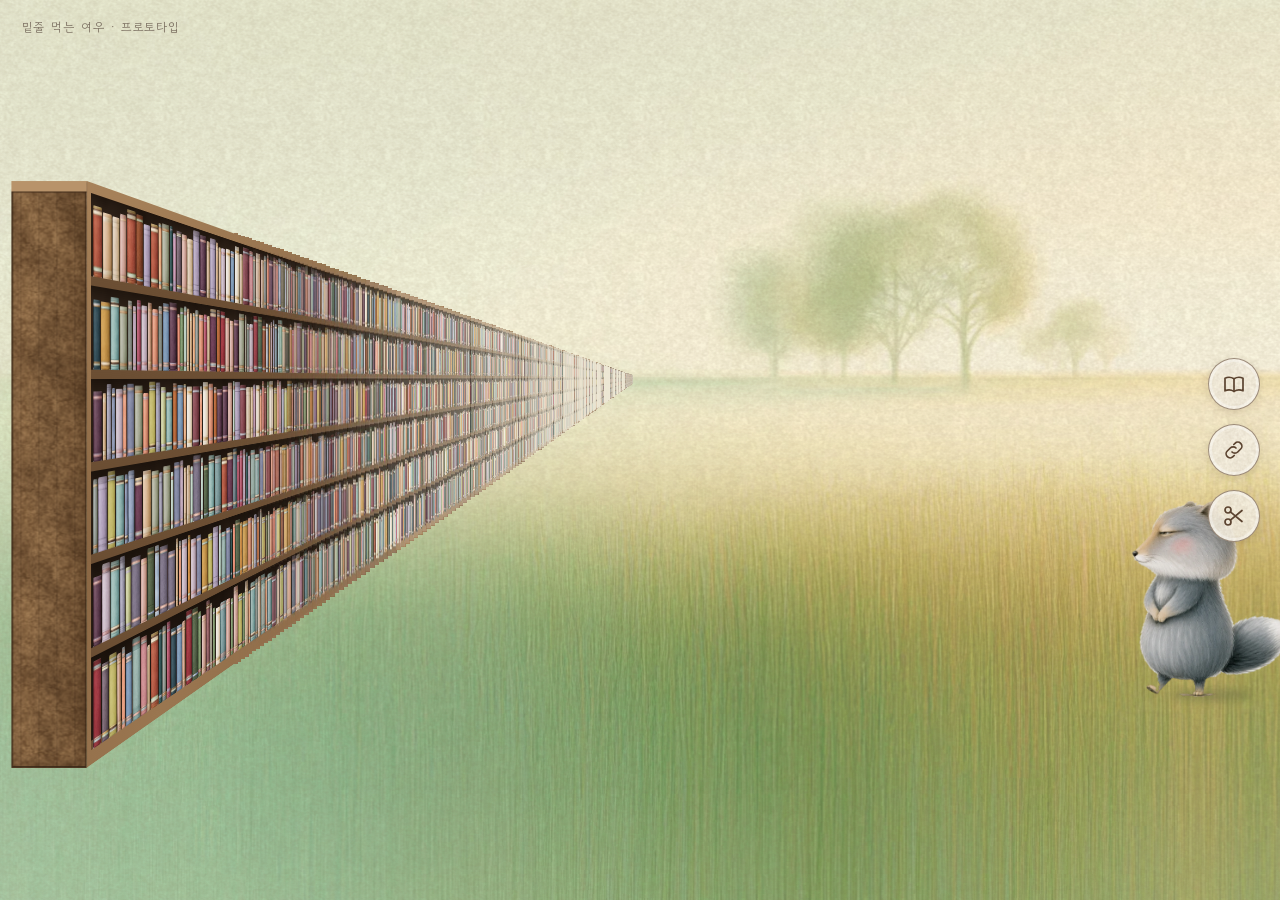
==== index.html @ 6d0c0700 "보기 전용 링크를 고정 주소 /view로: 꽃밭을 Vercel 저장소에 올려 두고 짧은 주소 하나로 늘 최신을 보여줌 - 서버 함수 api/garden.js (라이브러리 없이 Up" ====
<!DOCTYPE html>
<html lang="ko">
<head>
<meta charset="utf-8">
<meta name="viewport" content="width=device-width, initial-scale=1">
<title>밑줄 먹는 여우 · 프로토타입</title>
<link rel="preconnect" href="https://fonts.googleapis.com">
<link href="https://fonts.googleapis.com/css2?family=Gowun+Batang:wght@400;700&family=Gowun+Dodum&display=swap" rel="stylesheet">
<link rel="stylesheet" href="css/style.css">

</head>
<body>
<div id="stage">
  <div id="label">밑줄 먹는 여우 · 프로토타입</div>
  <div id="viewport"><div id="world">
    <div class="plane" id="backP"></div>
    <div class="plane" id="ceilP"></div>
    <div class="plane" id="wallR"></div>
    <div class="plane" id="floorP"></div>
    <div id="floorFade"></div>
    <div id="floorGlow"></div>
    <div class="plane" id="wallL">
      <div id="wallShadow"></div>
      <div id="shelf" tabindex="0" role="button" aria-label="책장. 누르면 여우가 책을 한 권 꺼내 먹어요"><div id="sidePanel"></div></div>
      <div id="fog"></div>
    </div>
    <div id="fox" aria-hidden="true">
      <div id="foxBob"><div id="foxInner"></div></div>
      <div id="held">
        <div class="cover"></div>
        <div class="spread"><div class="pg l"></div><div class="pg r"></div></div>
      </div>
    </div>
  </div></div>
  
</div>
<div id="hint">커서를 움직이면 여우가 따라와요 · 안쪽에 커서를 두면 더 깊이 들어가요 · 책장을 누르면 책을 먹어요</div>

<div id="dream" aria-live="polite">
  <div id="ink">
    <div class="blob b1"></div><div class="blob b2"></div><div class="blob b3"></div>
    <div class="dream-inner" id="dreamInner"></div>
  </div>
</div>
<nav id="tools" aria-label="여우의 언덕 도구">
  <a class="tool" id="toArchive" href="archive"><svg viewBox="0 0 24 24" aria-hidden="true"><path d="M3 6.2c3-1.4 6-1.3 9 .6c3-1.9 6-2 9-.6v12.6c-3-1.4-6-1.3-9 .6c-3-1.9-6-2-9-.6Z"/><path d="M12 6.8v12.6"/></svg><span class="tip">먹은 책 모아 보기</span></a>
  <button class="tool" id="shareView" type="button"><svg viewBox="0 0 24 24" aria-hidden="true"><path d="M10 14a4 4 0 0 0 5.7 0l3-3a4 4 0 0 0-5.7-5.7l-1.2 1.2"/><path d="M14 10a4 4 0 0 0-5.7 0l-3 3a4 4 0 0 0 5.7 5.7l1.2-1.2"/></svg><span class="tip">보기 전용 링크 복사</span></button>
  <div id="keyAsk" role="dialog" aria-label="보기 전용 링크 켜기" hidden>
    <p>보기 전용 링크를 켜려면<br>비밀번호를 한 번 넣어 주세요</p>
    <input type="password" id="gardenKey" autocomplete="current-password" placeholder="비밀번호" aria-label="비밀번호">
    <small class="key-msg" aria-live="polite">Vercel에 정해 둔 GARDEN_KEY예요. 이 브라우저가 기억해서, 그다음부터는 꽃밭이 바뀔 때마다 자동으로 올라가요.</small>
    <div class="ask-btns"><button type="button" class="key-yes">켜기</button><button type="button" class="key-no">그만둘래요</button></div>
  </div>
  <button class="tool" id="snip" type="button" aria-haspopup="dialog" aria-expanded="false"><svg viewBox="0 0 24 24" aria-hidden="true"><circle cx="6" cy="6" r="3"/><circle cx="6" cy="18" r="3"/><path d="M8.4 7.8 20 17.5M8.4 16.2 20 6.5"/></svg><span class="tip">꽃 잘라 꽃다발 받기</span></button>
  <div id="snipAsk" role="dialog" aria-label="꽃 자르기" hidden>
    <p>풀밭에 핀 꽃 <b class="ask-n"></b>송이 중</p>
    <label class="ask-pick"><select id="snipCount" aria-label="자를 꽃 송이 수"></select> 송이를 잘라</label>
    <p>여우가 꽃다발로 만들어 줄까요?</p>
    <small>먼저 핀 꽃부터 잘라요. 자른 꽃의 책은 먹은 책 더미에서도 빠지고, 먹은 책 기록은 남아요.</small>
    <div class="ask-btns"><button type="button" class="ask-yes">잘라 주세요</button><button type="button" class="ask-no">그만둘래요</button></div>
  </div>
</nav>
<div id="toast"></div>

<svg width="0" height="0" style="position:absolute" aria-hidden="true">
  <filter id="wobble" x="-10%" y="-10%" width="120%" height="120%">
    <feTurbulence type="fractalNoise" baseFrequency="0.011" numOctaves="3" seed="7"/>
    <feDisplacementMap in="SourceGraphic" scale="70" xChannelSelector="R" yChannelSelector="G"/>
  </filter>
</svg>

<script src="js/share.js"></script>
<script src="js/main.js"></script>

</body>
</html>
---- css/style.css ----
:root{
  --floor: 9vh;
  --fox: 190px;
  --ink: #3B342A;
  --muted: #8A7F6B;
  --paper: #F3EDE1;
  /* 수채 종이 결: 책등·나무판에 곱하기로 얹어 붓 자국과 입자감을 냄 */
  --grain: url(../assets/tex/grain.webp);   /* 성능: SVG 노이즈 대신 미리 그려 둔 작은 이미지 (SVG 필터는 그릴 때마다 노이즈를 새로 계산해 무거움) */
  --wash: url(../assets/tex/wash.webp);
  --wood: #94704A;
  --wood-dk: #6B4E33;
  --pencil: rgba(52,34,20,.78);
}
*{box-sizing:border-box}
html,body{margin:0;height:100%;overflow:hidden;background:#0b0b0b;font-family:'Gowun Dodum',sans-serif}

/* ---------- 현실: 검은 무대 ---------- */
#stage{
  position:fixed;inset:0;
  background:
    radial-gradient(ellipse 55% 60% at 22% 70%, rgba(255,226,180,.08), transparent 70%),
    radial-gradient(ellipse 80% 30% at 50% 100%, rgba(255,240,220,.05), transparent 70%),
    #0b0b0b;
  will-change:transform,filter;
}
#label{position:fixed;top:18px;left:22px;color:#6b6460;font-size:12px;letter-spacing:.08em;z-index:3}
#note{position:fixed;bottom:14px;right:18px;color:#4d4844;font-size:11px;z-index:3}

/* 방 (3D) */
#viewport{position:absolute;inset:0;perspective:1100px;perspective-origin:50% 42%;overflow:hidden}
#world{position:absolute;left:50%;top:50%;width:0;height:0;transform-style:preserve-3d;transform:scale(var(--k,1))}
.plane{position:absolute;left:0;top:0;transform-origin:0 0;transform-style:preserve-3d}
#wallL{width:3600px;height:800px;transform:translate3d(-600px,-500px,300px) rotateY(90deg);
  background:linear-gradient(90deg,#1d1713 0%,#120e0b 30%,#050404 60%,#030303 100%)}
#floorP{width:1200px;height:3600px;transform:translate3d(-600px,300px,300px) rotateX(-90deg);
  background:url(../assets/tex/floor.webp)}
/* 성능: 바닥의 어둠·빛 그라데이션을 나무 무늬와 한 판에 겹치면 여우가 움직일 때마다 큰 바닥 전체를 다시 그려서 버벅였음.
   무늬(floorP), 어둠(floorFade), 은은한 빛(floorGlow)을 각각 얇게 띄운 판으로 나눔 */
#floorFade,#floorGlow{position:absolute;left:0;top:0;transform-origin:0 0;width:1200px;height:3600px;pointer-events:none}
#floorFade{transform:translate3d(-600px,299px,300px) rotateX(-90deg);
  background:linear-gradient(180deg,rgba(0,0,0,0) 0%,rgba(0,0,0,.6) 28%,#050404 55%,#030303 100%)}
#floorGlow{transform:translate3d(-600px,298.5px,300px) rotateX(-90deg);
  background:radial-gradient(ellipse 40% 22% at 22% 14%,rgba(255,222,170,.09),transparent 70%)}
#ceilP{width:1200px;height:3600px;transform:translate3d(-600px,-500px,300px) rotateX(-90deg);
  background:linear-gradient(180deg,#0f0c0a 0%,#060505 30%,#030303 60%)}
#wallR{width:3600px;height:800px;transform:translate3d(600px,-500px,300px) rotateY(90deg);
  background:linear-gradient(90deg,#120f0d 0%,#080706 28%,#030303 60%)}
#backP{width:1200px;height:800px;transform:translate3d(-600px,-500px,-3300px);background:#030303}

#shelf{position:absolute;left:250px;top:240px;width:0;height:560px;transform-origin:0 0;transform:translateZ(72px);transform-style:preserve-3d;cursor:pointer}
#shelf:focus-visible{outline:none}
#shelf:focus-visible .seg{outline:2px solid rgba(201,168,119,.5);outline-offset:-2px}
.seg{position:absolute;top:0;height:560px;display:grid;grid-template-rows:repeat(6,1fr);
  background-color:#2a1f17;background-image:var(--wash),linear-gradient(180deg,#33261c,#211811);background-blend-mode:multiply,normal;
  border:10px solid var(--wood);border-bottom-width:14px;border-left-width:8px;border-right:none;
  border-image:linear-gradient(160deg,#a7825a 0%,#8a6744 35%,#9a7650 60%,#7a5a3c 100%) 1;
  box-shadow:inset 0 0 0 1px var(--pencil)}
#sidePanel{position:absolute;left:0;top:0;width:72px;height:560px;transform-origin:0 0;transform:translateZ(-72px) rotateY(-90deg);
  background-color:var(--wood);
  background-image:var(--grain),var(--wash),repeating-linear-gradient(90deg,rgba(60,40,24,0) 0 9px,rgba(60,40,24,.18) 9px 10px,rgba(60,40,24,0) 10px 17px),linear-gradient(90deg,#b08a5f,#8c6a46);
  background-blend-mode:multiply,multiply,normal,normal;
  box-shadow:inset 0 0 0 1.5px var(--pencil),inset 0 0 18px rgba(70,46,26,.45);pointer-events:none}
#sidePanel::before{content:"";position:absolute;left:0;right:0;top:0;height:10px;background:#b8936a;box-shadow:0 1px 0 var(--pencil)}
#fog{position:absolute;left:0;top:225px;width:3600px;height:590px;transform:translateZ(74px);pointer-events:none;
  background:linear-gradient(90deg,rgba(0,0,0,0) 0%,rgba(0,0,0,.2) 10%,rgba(0,0,0,.6) 28%,rgba(0,0,0,.92) 44%,#000 54%,#000 100%)}
#wallShadow{position:absolute;left:150px;top:200px;width:1600px;height:600px;transform:translateZ(1px);
  background:radial-gradient(ellipse 60% 70% at 30% 70%,rgba(255,220,170,.05),transparent 70%);pointer-events:none}
.row{position:relative;display:flex;align-items:flex-end;gap:1px;padding:0 4px;overflow:hidden;
  border-bottom:9px solid var(--wood);border-image:linear-gradient(180deg,#b38e64 0 2px,#8f6c48 2px 60%,#6b4e33) 0 0 1 0 / 0 0 9px 0}
.row::before{content:"";position:absolute;left:0;right:0;top:0;height:16px;z-index:1;pointer-events:none;
  background:linear-gradient(180deg,rgba(20,12,6,.55),rgba(20,12,6,0))}
.row:last-child{border-bottom:none}
.spine{
  position:relative;flex:none;border-radius:2px 2px 0 0;
  transition:opacity .4s;
  background-color:var(--c,#a99a86);background-size:100% 100%;background-repeat:no-repeat;
  box-shadow:inset -1px 0 0 rgba(40,26,14,.25);
}
/* 성능: 책에 커서를 올렸을 때 책 자체를 밝히면 큰 3D 책장 전체를 다시 그려서 버벅였음.
   대신 화면 위 평면 레이어(#spineHL)를 그 책 위치로 옮겨 은은하게 밝힘 */
#spineHL{position:fixed;left:0;top:0;pointer-events:none;z-index:3;opacity:0;
  background:rgba(255,236,200,.28);mix-blend-mode:screen;border-radius:2px;box-shadow:0 0 10px 2px rgba(255,226,180,.25);transition:opacity .15s}
#spineHL.on{opacity:1}
.spine.picked{filter:brightness(1.6)!important}
.spine.gone{opacity:0}

/* 여우 */
#fox{
  pointer-events:none;
  position:absolute;left:0;top:0;width:320px;height:320px;
  transform-origin:0 0;will-change:transform;z-index:4;
}
#fox::after{content:"";position:absolute;left:50%;width:var(--shw,40%);transform:translateX(-50%);bottom:-4px;height:14px;border-radius:50%;background:rgba(0,0,0,.6);filter:blur(4px);z-index:-1}
#foxBob,#foxInner{width:100%;height:100%}
#foxBob{transform-origin:50% 100%}
#foxInner svg{width:100%;height:100%;display:block;overflow:visible}
#foxInner{position:relative}
#foxInner img.enter{opacity:0}
.img-mode #foxInner img{transition:opacity .15s linear}
.img-mode.walking #foxBob{animation:none}
.img-mode.pose-stand #foxBob,.img-mode.pose-sit #foxBob{animation:breathe 3.4s ease-in-out infinite;transform-origin:50% 100%}
#foxInner img{position:absolute;bottom:0;left:50%;transform:translate(calc(-50% + var(--dx,0px)),var(--dy,0px));width:auto;max-width:none;display:block;filter:brightness(var(--br,.94));user-select:none;-webkit-user-drag:none}
#fox::before{content:"";position:absolute;left:0;right:0;bottom:-10px;height:100%;
  background:radial-gradient(closest-side at 50% 78%,rgba(255,222,175,.09),rgba(255,222,175,0));pointer-events:none;z-index:-2}
#foxInner{transform-origin:50% 50%;transition:transform .24s cubic-bezier(.4,0,.2,1)}

svg .leg{transform-box:fill-box;transform-origin:50% 5%}
.walking .l1,.walking .l3{animation:swing .42s ease-in-out infinite alternate}
.walking .l2,.walking .l4{animation:swing .42s ease-in-out infinite alternate-reverse}
@keyframes swing{from{transform:rotate(20deg)}to{transform:rotate(-20deg)}}
.walking #foxBob{animation:bob .21s ease-in-out infinite alternate}
@keyframes bob{to{transform:translateY(-4px)}}
svg .arm{transform-box:fill-box;transform-origin:50% 8%;transform:rotate(16deg)}
.reaching svg .arm{animation:rummage .55s ease-in-out infinite alternate}
@keyframes rummage{from{transform:rotate(168deg)}to{transform:rotate(138deg)}}
svg .head{transform-box:fill-box;transform-origin:50% 100%}
.chewing svg .head{animation:chew .2s ease-in-out infinite alternate}
@keyframes chew{to{transform:translateY(3px) rotate(-2deg)}}
.sleeping #foxBob{animation:breathe 2.6s ease-in-out infinite;transform-origin:50% 100%}
@keyframes breathe{50%{transform:scaleY(1.04)}}
/* 앉아서 쉬기(임시): 숨을 깊고 느리게 */
.resting #foxBob{animation:breatheDeep 4.6s ease-in-out infinite;transform-origin:50% 100%}
@keyframes breatheDeep{45%{transform:scaleY(1.075) scaleX(1.025)}}
.img-mode.reaching #foxBob{animation:sway 1.1s ease-in-out infinite alternate;transform-origin:50% 100%}
@keyframes sway{from{transform:rotate(-1.5deg)}to{transform:rotate(1.5deg) translateY(-3px)}}
.img-mode.pose-sit #held,.img-mode.pose-eat #held{display:none!important}

/* 들고 있는 책 */
#held{position:absolute;display:none;pointer-events:none;z-index:6}
#held.closed,#held.open{display:block}
.pose-walk #held{left:20%;top:50%}
.pose-walk.face-right #held{left:auto;right:20%}
.pose-sit #held,.pose-eat #held{left:50%;top:68%;transform:translate(-50%,-50%)}
#held .cover{display:none;width:calc(var(--fox)*.2);height:calc(var(--fox)*.28);background:var(--cover,#a98f6b);border-radius:2px;box-shadow:inset -3px 0 0 rgba(0,0,0,.2)}
#held.closed .cover{display:block}
#held .spread{display:none;position:relative;width:calc(var(--fox)*.46);height:calc(var(--fox)*.28);perspective:400px}
#held.open .spread{display:flex}
.pg{flex:1;background:#efe6d2;border:1px solid #c9bba0;background-image:repeating-linear-gradient(#efe6d2 0 5px,#d8ccb4 5px 6px);background-size:70% 100%;background-repeat:no-repeat;background-position:center 30%}
.pg.l{border-radius:3px 0 0 3px;box-shadow:inset -4px 0 6px rgba(0,0,0,.12)}
.pg.r{border-radius:0 3px 3px 0;box-shadow:inset 4px 0 6px rgba(0,0,0,.12)}
.flip{position:absolute;left:50%;top:0;width:50%;height:100%;background:#f6efe0;border:1px solid #c9bba0;transform-origin:left center;backface-visibility:visible}
.flybook{position:fixed;z-index:20;border-radius:2px;pointer-events:none}
/* 이미지 모드: 입에 문 책 (수채 느낌의 작은 양장본) */
.img-mode #held{transition:left .18s ease,top .18s ease;transform:none}
.img-mode #held.hidden{visibility:hidden}
.img-mode #held.no-anchor{display:none!important}
.img-mode #held .cover,.img-mode ~ .flybook,.flybook{
  --pg:#efe4cc;
}
.img-mode #held .cover{width:30px;height:40px;margin-left:-9px;transform-origin:30% 6%;transform:rotate(-16deg);
  border-radius:2px 3px 3px 2px;border:1px solid rgba(58,40,26,.55);
  background:
    linear-gradient(90deg,rgba(0,0,0,.22) 0 5px,rgba(255,255,255,.08) 5px 7px,transparent 7px),
    radial-gradient(ellipse at 30% 25%,rgba(255,255,255,.18),transparent 60%),
    var(--cover,#a98f6b);
  box-shadow:3px 0 0 -1px #efe4cc,3px 0 0 0 rgba(58,40,26,.4),0 3px 5px rgba(0,0,0,.35)}
.img-mode.face-right #held .cover{transform:rotate(16deg) scaleX(-1);margin-left:-21px}
/* 날아가는 책: 손으로 그린 책 그림 여러 방향을 겹쳐 두고 JS(swapViews)가 차례로 바꿔 보여줌. 표지에만 책 색을 곱함 */
.flybook{filter:drop-shadow(0 4px 5px rgba(60,40,20,.3))}
.fb{position:absolute;inset:0;background:50% 50%/100% 100% no-repeat}
.fb i{position:absolute;inset:0;background:var(--cover,#a98f6b);mix-blend-mode:multiply;opacity:.9;-webkit-mask-size:100% 100%;mask-size:100% 100%;-webkit-mask-repeat:no-repeat;mask-repeat:no-repeat}
.fb-a{background-image:url(../assets/book/fly_a.webp)} .fb-a i{-webkit-mask-image:url(../assets/book/fly_a_mask.webp);mask-image:url(../assets/book/fly_a_mask.webp)}
.fb-b{background-image:url(../assets/book/fly_b.webp)} .fb-b i{-webkit-mask-image:url(../assets/book/fly_b_mask.webp);mask-image:url(../assets/book/fly_b_mask.webp)}
.fb-c{background-image:url(../assets/book/fly_c.webp)} .fb-c i{-webkit-mask-image:url(../assets/book/fly_c_mask.webp);mask-image:url(../assets/book/fly_c_mask.webp)}
.fb-lay{background-image:url(../assets/book/lay.webp)} .fb-lay i{-webkit-mask-image:url(../assets/book/lay_mask.webp);mask-image:url(../assets/book/lay_mask.webp)}
.crumb{position:fixed;z-index:21;pointer-events:none;
  background:#e6dcc4 repeating-linear-gradient(0deg,transparent 0 2px,rgba(80,64,44,.28) 2px 3px);
  filter:brightness(.82);transform-style:preserve-3d;will-change:transform}
.zz{position:fixed;z-index:21;color:#c9bfae;font-family:'Gowun Batang',serif;pointer-events:none}

#hint{
  position:fixed;left:50%;bottom:3.2vh;transform:translateX(-50%);
  color:#a59d92;font-size:14px;letter-spacing:.04em;opacity:0;transition:opacity .8s;z-index:3;white-space:nowrap
}
#hint.show{opacity:1}

/* ---------- 꿈 ---------- */
#dream{position:fixed;inset:0;z-index:40;visibility:hidden;pointer-events:none}
#dream.active{visibility:visible;pointer-events:auto}
#ink{
  position:absolute;inset:0;overflow-y:auto;
  background-color:var(--paper);
  background-image:url("data:image/svg+xml,%3Csvg xmlns='http://www.w3.org/2000/svg' width='220' height='220'%3E%3Cfilter id='n'%3E%3CfeTurbulence type='fractalNoise' baseFrequency='.85' numOctaves='3'/%3E%3CfeColorMatrix values='0 0 0 0 .35 0 0 0 0 .28 0 0 0 0 .2 0 0 0 .09 0'/%3E%3C/filter%3E%3Crect width='100%25' height='100%25' filter='url(%23n)'/%3E%3C/svg%3E");
  color:var(--ink);
  clip-path:circle(0px at 50% 50%);
}
.blob{position:fixed;border-radius:50%;pointer-events:none;filter:blur(2px);animation:drift 22s ease-in-out infinite alternate}
.blob.b1{width:46vmax;height:40vmax;left:-12vmax;top:-10vmax;background:radial-gradient(circle at 40% 40%,var(--t1,rgba(201,168,119,.32)),transparent 65%);transition:background 1s}
.blob.b2{width:40vmax;height:44vmax;right:-14vmax;top:18vh;background:radial-gradient(circle at 50% 50%,rgba(138,155,168,.30),transparent 65%);animation-duration:26s}
.blob.b3{width:30vmax;height:30vmax;left:20vw;bottom:-14vmax;background:radial-gradient(circle,var(--t3,rgba(230,164,155,.24)),transparent 65%);animation-duration:19s}
@keyframes drift{to{transform:translate(4vmax,3vmax) scale(1.08)}}

.dream-inner{position:relative;max-width:640px;margin:0 auto;padding:14vh 28px 12vh}
.kicker{font-size:12px;letter-spacing:.14em;color:var(--muted);margin:0 0 18px}
.dtitle{font-family:'Gowun Batang',serif;font-weight:700;font-size:clamp(26px,4vw,36px);margin:0 0 6px;line-height:1.3}
.dauthor{color:var(--muted);margin:0 0 48px;font-size:15px}
.q{margin:0 0 44px;padding:0}
.q p{font-family:'Gowun Batang',serif;font-size:clamp(20px,2.6vw,25px);line-height:1.85;white-space:pre-line;margin:0 0 10px}
.q span{font-size:12px;color:var(--muted);letter-spacing:.06em}
.fnote{border-top:1px solid #d6cbb6;padding-top:22px;margin:56px 0 24px}
.fnote small{display:block;font-size:12px;color:var(--muted);letter-spacing:.1em;margin-bottom:8px}
.fnote p{margin:0;font-size:17px;line-height:1.8}
.tags{display:flex;gap:8px;flex-wrap:wrap;margin:0 0 40px}
.tags span{font-size:12px;padding:5px 12px;border-radius:999px;background:rgba(201,168,119,.22);color:#6b5434}
.actions{display:flex;gap:12px;flex-wrap:wrap;align-items:center}
.actions a,.actions button{font-family:inherit;font-size:14px;padding:11px 20px;border-radius:999px;cursor:pointer;text-decoration:none}
.actions a,.actions button.ghost{border:1px solid #bfb29a;color:var(--ink);background:transparent}
.actions button{border:none;background:#3B342A;color:#f3ede1}
.actions button:focus-visible,.actions a:focus-visible{outline:2px solid #8a9ba8;outline-offset:3px}
.rv{opacity:0;transform:translateY(14px);transition:opacity 1.1s ease, transform 1.1s ease}
.rv.in{opacity:1;transform:none}
@media (prefers-reduced-motion:reduce){ .rv{transform:none;transition:opacity .4s ease} }
#toast{position:fixed;left:50%;bottom:28px;transform:translateX(-50%);background:#3B342A;color:#f3ede1;font-size:13px;padding:9px 16px;border-radius:999px;opacity:0;transition:opacity .4s;z-index:60;pointer-events:none}
#toast.show{opacity:1}

@media (max-width:700px){ #note{display:none} }
@media (prefers-reduced-motion:reduce){
  .blob{animation:none}
  .resting #foxBob{animation-duration:9s}
}

/* 먹은 책 더미 (입구 근처 바닥) */
#pile{position:absolute;left:0;top:0;width:300px;height:420px;display:flex;align-items:flex-end;justify-content:center;gap:18px;pointer-events:none}
#pile::after{content:"";position:absolute;left:12%;right:12%;bottom:-8px;height:18px;border-radius:50%;background:rgba(0,0,0,.55);filter:blur(5px);z-index:-1}
#pile .pstack{display:flex;flex-direction:column-reverse;align-items:center}
.pbook{pointer-events:auto;cursor:pointer;display:block;position:relative;margin:0;padding:0;border:0;background:none;
  transform:translateX(var(--off,0)) rotate(var(--rot,0deg));transition:filter .2s}
/* 먹은 책 더미: 눕힌 책 그림(lay). 버튼은 책 두께만큼의 띠이고 그림은 그 위로 올라와 있어서, 위에 쌓인 책이 아래 책의 표지를 덮음 */
.pbook::before,.pbook::after{content:"";position:absolute;left:0;right:0;bottom:-1px;height:var(--ih,80px);pointer-events:none}
.pbook::before{background:url(../assets/book/lay.webp) 50% 100%/100% 100% no-repeat}
.pbook::after{background:var(--c,#a99a86);mix-blend-mode:multiply;opacity:.9;-webkit-mask:url(../assets/book/lay_mask.webp) 50% 100%/100% 100% no-repeat;mask:url(../assets/book/lay_mask.webp) 50% 100%/100% 100% no-repeat}
.pbook:hover,.pbook:focus-visible{filter:brightness(1.12) drop-shadow(0 0 5px rgba(255,236,190,.9));outline:none}

.plabel{position:absolute;left:-40px;right:-40px;text-align:center;color:#a59d92;font-size:14px;letter-spacing:.04em;pointer-events:none}

/* 한 장짜리 먹기 그림: 씹을 때 몸이 살짝 들썩임 */
.img-mode.chewing #foxBob{animation:chewBob .34s ease-in-out infinite alternate;transform-origin:50% 100%}
@keyframes chewBob{from{transform:scale(1,1)}to{transform:scale(1.012,.985) translateY(1px)}}

/* 꿈 화면이 닫혀 있을 때는 물감 번짐 애니메이션을 멈춤 (안 보이는데 계속 그려서 성능 낭비) */
#dream:not(.active) .blob{animation-play-state:paused}

/* ===================== 꽃밭 언덕 테마 =====================
   벽·천장 없이 크림색 하늘 아래 언덕과 꽃밭이 펼쳐진 곳에 책장이 끝없이 서 있음.
   풀밭(#stage 배경)은 2D 그림 한 장이라 가볍고, 책장 안쪽은 크림색 안개로 흐려짐 */
:root{--cream:#f4f1e6}
html,body{background:var(--cream)}
/* 풀밭 위에 크림 종이색을 한 겹 덮고 종이 결을 얹음 (하늘이 하얗게 비던 것을 크림 종이처럼) */
#stage{background:
  url(../assets/tex/paper.webp) 0 0 / 160px 160px repeat,
  linear-gradient(rgba(240,230,205,.38),rgba(240,230,205,.38)),
  var(--cream) url(../assets/meadow/field.webp) 88% 100% / auto 100% no-repeat!important;
  background-blend-mode:normal,normal,normal!important}
/* 풀밭 그림(field.webp)은 지평선이 그림 위에서 42%에 오도록 만들어 둠 = 책장 소실점(#viewport perspective-origin 42%)과 같은 높이.
   가로 88%: 오른쪽 먼 나무들이 화면 안에 들어오게. 그림 비율(2.51)보다 넓은 화면만 가로 맞춤 */
@media (min-aspect-ratio:2510/1000){ #stage{background-size:160px 160px,auto,100% auto!important} }
#wallL{background:none!important}
#ceilP,#wallR,#backP{display:none}
#floorP{background:none!important}
#floorFade,#floorGlow{display:none}
#wallShadow{display:none}
#fog{display:none}
/* 책장이 안쪽으로 갈수록 안개 속으로 사라짐: 각 칸(.seg)에 마스크. 위치는 setMask()가 맞춤.
   마스크 앞쪽 3000px은 불투명 여백: 안쪽으로 들어가도 책장 앞부분이 잘리지 않아 옆면(#sidePanel)과 붙어 있음 */
.seg{-webkit-mask-image:linear-gradient(90deg,#000 0,#000 3380px,rgba(0,0,0,.5) 3700px,transparent 4050px);
  mask-image:linear-gradient(90deg,#000 0,#000 3380px,rgba(0,0,0,.5) 3700px,transparent 4050px);
  -webkit-mask-size:4400px 100%;mask-size:4400px 100%;-webkit-mask-repeat:no-repeat;mask-repeat:no-repeat;
  -webkit-mask-position:0 0;mask-position:0 0}
#fox::before{display:none}
#fox::after{background:rgba(80,92,60,.32)!important;filter:blur(5px)!important}
#label,#note{color:#7a6e60!important}
#hint{color:#5f5446!important;background:rgba(244,241,230,.82);padding:6px 14px;border-radius:999px}
.plabel{color:#7a6e60!important}
.zz{color:#8a7f70!important}
/* 책장 발치·앞 풀밭에 서 있는 꽃덤불 */
.clump{position:absolute;bottom:0;pointer-events:none;background-size:contain;background-repeat:no-repeat;background-position:50% 100%;transform-origin:50% 100%}

/* ===================== 꿈: 별이 뜬 밤하늘 =====================
   밤하늘 그림은 assets/meadow/night.webp (지금은 임시로 만든 별밤. 미드저니 그림으로 교체 예정) */
#ink{
  --ink:#f3ecdc; --muted:#b9b2c8;
  /* 밤하늘 그림 아래쪽이 밝아서, 글자가 읽히도록 아래로 갈수록 짙은 밤색을 덮음 */
  background:linear-gradient(180deg,rgba(12,26,30,.15) 0%,rgba(12,26,30,.35) 45%,rgba(14,24,30,.72) 100%) fixed,
    #10232a url(../assets/meadow/night.webp) 50% 0 / cover fixed!important;
  color:var(--ink);
}
#ink .blob{mix-blend-mode:screen;opacity:.55}
#ink .blob.b2{background:radial-gradient(circle at 50% 50%,rgba(120,190,180,.26),transparent 65%)}
#ink .fnote{border-top-color:rgba(243,236,220,.22)}
#ink .tags span{background:rgba(243,236,220,.12);color:#efe6d2}
#ink .actions a,#ink .actions button.ghost{border-color:rgba(243,236,220,.4);color:var(--ink)}
#ink .actions button:not(.ghost){background:#f3ecdc;color:#1d2340}
#ink .q p{text-shadow:0 0 18px rgba(255,240,200,.18)}

/* 책꽃: 먹은 책 색으로 물든 꽃 (꽃잎만 물들이도록 꽃잎 모양 마스크 위에 책 색을 곱함) */
#garden{position:absolute;left:0;top:0;transform-style:preserve-3d}
.bflower{position:absolute;left:0;top:0;padding:0;border:0;background:none 50% 100%/100% 100% no-repeat;cursor:pointer;transform-origin:50% 100%}
.bflower i{position:absolute;inset:0;background:var(--c);mix-blend-mode:color;opacity:.95;
  -webkit-mask-size:100% 100%;mask-size:100% 100%;-webkit-mask-repeat:no-repeat;mask-repeat:no-repeat;pointer-events:none}
.bflower:hover,.bflower:focus-visible{filter:brightness(1.12) drop-shadow(0 0 6px rgba(255,236,190,.9));outline:none}
.bflower.blooming{animation:bloom 1.6s cubic-bezier(.2,1.3,.4,1) both}
@keyframes bloom{0%{clip-path:inset(100% 0 0 0);filter:brightness(1.6)}60%{clip-path:inset(0 0 0 0)}100%{clip-path:inset(0 0 0 0);filter:brightness(1)}}
@media (prefers-reduced-motion:reduce){ .bflower.blooming{animation:none} }

/* ---------- 오른쪽 도구 버튼: 먹은 책 모음 · 꽃 자르기 ---------- */
#tools{position:fixed;right:20px;top:50%;transform:translateY(-50%);display:flex;flex-direction:column;gap:14px;z-index:30;transition:opacity .5s}
#tools.off{opacity:0;pointer-events:none}
.tool{position:relative;display:grid;place-items:center;width:52px;height:52px;border-radius:50%;padding:0;cursor:pointer;
  background:rgba(247,241,227,.92) url(../assets/tex/paper.webp);border:1.5px solid rgba(91,67,48,.55);
  box-shadow:0 3px 10px rgba(90,70,40,.16),inset 0 0 0 3px rgba(255,255,255,.35);color:#5B4330;transition:transform .25s,box-shadow .25s}
.tool svg{width:24px;height:24px;fill:none;stroke:currentColor;stroke-width:1.7;stroke-linecap:round;stroke-linejoin:round}
.tool:hover,.tool:focus-visible{transform:translateY(-2px) rotate(-4deg);box-shadow:0 6px 14px rgba(90,70,40,.22),inset 0 0 0 3px rgba(255,255,255,.35);outline:none}
.tool:focus-visible{border-color:#8a9ba8;box-shadow:0 0 0 3px rgba(138,155,168,.45)}
.tool .tip{position:absolute;right:62px;top:50%;transform:translate(6px,-50%);white-space:nowrap;font-size:13px;color:#5f5446;
  background:rgba(244,241,230,.94);padding:6px 12px;border-radius:999px;opacity:0;pointer-events:none;transition:opacity .25s,transform .25s}
.tool:hover .tip,.tool:focus-visible .tip{opacity:1;transform:translate(0,-50%)}
:is(#snipAsk,#keyAsk){position:absolute;right:66px;bottom:-6px;width:260px;padding:18px 18px 16px;border-radius:18px;color:#4a3f32;
  background:#f6efdf url(../assets/tex/paper.webp);border:1.5px solid rgba(91,67,48,.45);box-shadow:0 10px 30px rgba(80,60,30,.2)}
:is(#snipAsk,#keyAsk) p{margin:0 0 8px;font-family:'Gowun Batang',serif;font-size:16px;line-height:1.6}
:is(#snipAsk,#keyAsk) small{display:block;color:#857865;font-size:12px;line-height:1.5;margin-bottom:14px}
:is(#snipAsk,#keyAsk) .ask-btns{display:flex;gap:8px}
:is(#snipAsk,#keyAsk) p+.ask-pick{margin-top:-4px}
.ask-pick{display:flex;align-items:center;gap:8px;margin:0 0 6px;font-family:'Gowun Batang',serif;font-size:16px}
#snipCount{font:inherit;font-size:16px;font-weight:700;color:#3B342A;padding:4px 30px 4px 12px;border-radius:10px;cursor:pointer;
  border:1.5px solid rgba(91,67,48,.45);background:#fbf6ea url("data:image/svg+xml,%3Csvg xmlns='http://www.w3.org/2000/svg' viewBox='0 0 12 8'%3E%3Cpath d='M1 1.5 6 6.5 11 1.5' fill='none' stroke='%235B4330' stroke-width='1.6' stroke-linecap='round'/%3E%3C/svg%3E") right 10px center/11px 8px no-repeat;
  -webkit-appearance:none;appearance:none}
#snipCount:focus-visible{outline:2px solid #8a9ba8;outline-offset:2px}
:is(#snipAsk,#keyAsk) button{font-family:inherit;font-size:13px;padding:8px 14px;border-radius:999px;cursor:pointer;border:1px solid #bfb29a;background:transparent;color:#4a3f32}
:is(#snipAsk,#keyAsk) .ask-yes{background:#3B342A;color:#f3ede1;border-color:#3B342A}
:is(#snipAsk,#keyAsk) button:focus-visible{outline:2px solid #8a9ba8;outline-offset:2px}

/* 꽃다발: 여우 그림(r_give) 위에 같은 크기 층(#giveLayer)을 겹치고 [꽃들] 위에 [앞쪽 포장지·앞발]을 덮음 */
#giveLayer{position:absolute;z-index:7;pointer-events:none}
.bq-stems{position:absolute;width:0;height:0}
.bq-f{position:absolute;left:0;bottom:0;background:50% 100%/100% 100% no-repeat;transform-origin:50% 100%}
.bq-f i{position:absolute;inset:0;background:var(--c);mix-blend-mode:color;opacity:.95;-webkit-mask-size:100% 100%;mask-size:100% 100%;-webkit-mask-repeat:no-repeat;mask-repeat:no-repeat}
.bq-front{position:absolute;inset:0;width:100%;height:100%;filter:brightness(var(--br,.94))}
#giftAway{position:fixed;z-index:22;pointer-events:none;transform-origin:50% 60%}
#giftAway .bq-wrapimg{position:absolute;inset:0;width:100%;height:100%}
.bflower.flying{pointer-events:none;transform-origin:50% 50%}
#giftVeil{position:absolute;inset:0;z-index:3;pointer-events:none;opacity:0;
  background:radial-gradient(ellipse 55% 60% at 50% 55%,rgba(250,244,230,.25),rgba(240,232,210,.8))}
#giftCard{position:fixed;left:50%;bottom:4vh;transform:translate(-50%,12px);z-index:23;text-align:center;opacity:0;transition:opacity .6s,transform .6s;color:#4a3f32;max-width:min(560px,90vw);
  padding:16px 26px 18px;border-radius:20px;background:rgba(247,241,227,.9) url(../assets/tex/paper.webp);box-shadow:0 8px 24px rgba(80,60,30,.15)}
#giftCard.show{opacity:1;transform:translate(-50%,0)}
#giftCard .g1{margin:0 0 4px;font-family:'Gowun Batang',serif;font-weight:700;font-size:22px}
#giftCard .g2{margin:0 0 4px;font-size:14px;color:#6f6352}
#giftCard .g3{margin:0 0 14px;font-size:12px;color:#8a7d69;line-height:1.6}
#giftCard button{font-family:inherit;font-size:14px;padding:11px 22px;border-radius:999px;border:none;background:#3B342A;color:#f3ede1;cursor:pointer}
#giftCard button:focus-visible{outline:2px solid #8a9ba8;outline-offset:3px}
@media (max-width:700px){ #tools{right:12px;gap:10px} .tool{width:44px;height:44px} :is(#snipAsk,#keyAsk){right:56px;width:230px} }
@media (prefers-reduced-motion:reduce){ #giftCard{transition:opacity .3s} .tool{transition:none} }

/* 먼 책장 캔버스(js drawFar): 풀밭 배경 위, 3D 방 아래 */
#farShelf{position:absolute;left:0;top:0;width:100%;height:100%;pointer-events:none}

/* 꿈 페이지: 인상 깊은 문장 · 메모 */
.dlabel{display:block;font-size:12px;letter-spacing:.16em;color:var(--muted);margin:0 0 22px;font-weight:400}
.dauthor{margin-bottom:56px}
.dmemo{margin:64px 0 40px;padding-top:26px;border-top:1px solid rgba(243,236,220,.22)}
.dmemo .dlabel{margin-bottom:12px}
#memo{display:block;width:100%;min-height:84px;resize:none;overflow:hidden;box-sizing:border-box;padding:14px 16px;border-radius:14px;
  font-family:'Gowun Batang',serif;font-size:17px;line-height:1.8;color:var(--ink);
  background:rgba(18,24,44,.32);border:1px solid rgba(243,236,220,.24);transition:border-color .3s,background .3s}
#memo::placeholder{color:var(--muted);opacity:.8}
#memo:focus{outline:none;border-color:rgba(243,236,220,.6);background:rgba(18,24,44,.42)}
#memoState{display:block;margin-top:8px;font-size:12px;color:var(--muted)}

/* 보기 전용 링크 (?view=) */
.tool[hidden]{display:none}
body.view-only #shelf{cursor:default}
body.view-only #spineHL{display:none}
.memo-view{margin:0;font-family:'Gowun Batang',serif;font-size:17px;line-height:1.8;white-space:pre-line;color:var(--ink)}

#gardenKey{display:block;width:100%;box-sizing:border-box;margin:4px 0 8px;padding:9px 12px;border-radius:10px;font:inherit;font-size:15px;
  border:1.5px solid rgba(91,67,48,.45);background:#fbf6ea;color:#3B342A}
#gardenKey:focus-visible{outline:2px solid #8a9ba8;outline-offset:2px}
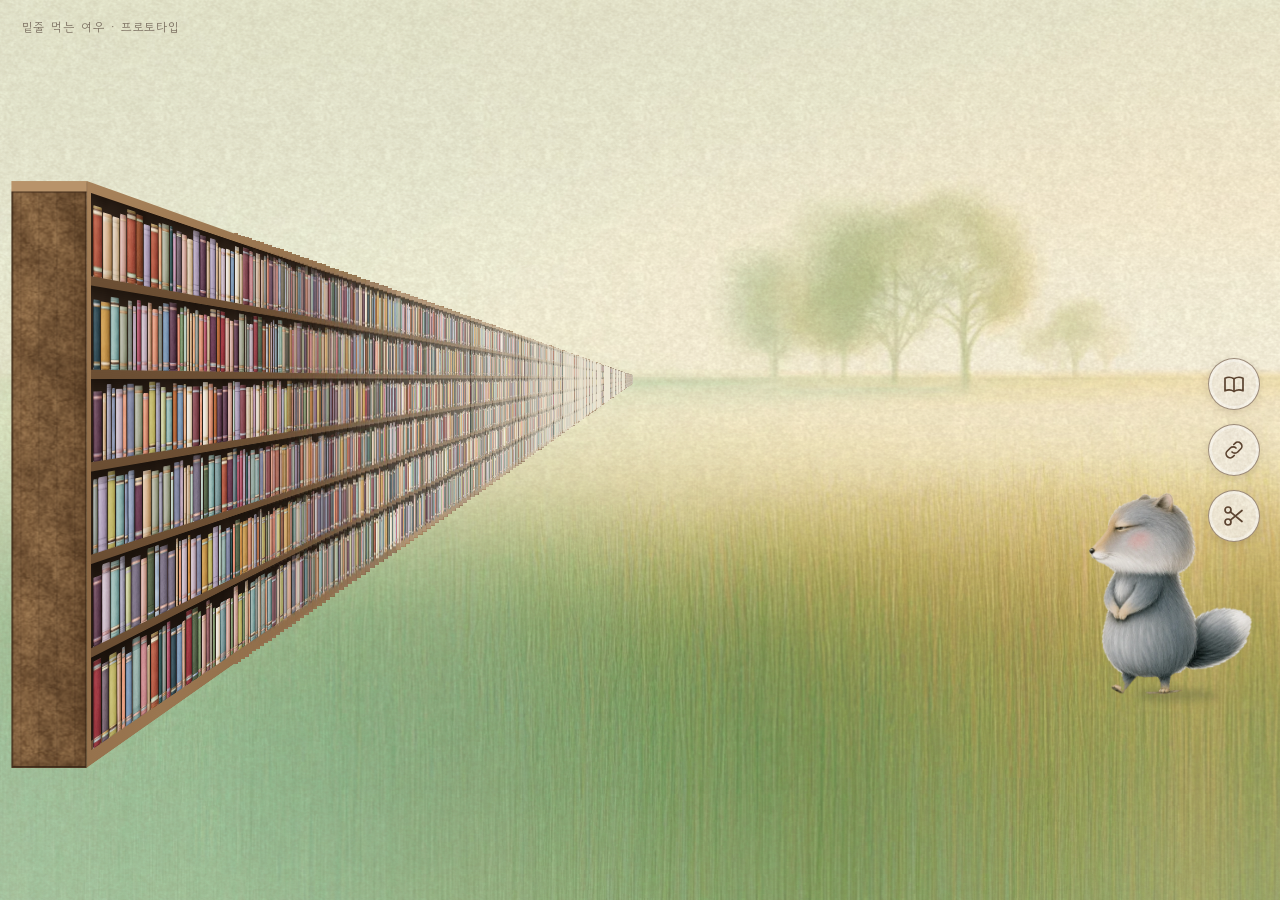
==== commit 5f2964e2: "보기 전용 링크에서 비밀번호 입력을 없앰: 링크 버튼을 처음 누른 브라우저가 자동으로 꽃밭 주인이 됨 - 주인 표를 브라우저에 만들어 두고, 서버는 처음 올린 브라우저를 주인으로 " ====
--- a/index.html
+++ b/index.html
@@ -45,11 +45,11 @@
 <nav id="tools" aria-label="여우의 언덕 도구">
   <a class="tool" id="toArchive" href="archive"><svg viewBox="0 0 24 24" aria-hidden="true"><path d="M3 6.2c3-1.4 6-1.3 9 .6c3-1.9 6-2 9-.6v12.6c-3-1.4-6-1.3-9 .6c-3-1.9-6-2-9-.6Z"/><path d="M12 6.8v12.6"/></svg><span class="tip">먹은 책 모아 보기</span></a>
   <button class="tool" id="shareView" type="button"><svg viewBox="0 0 24 24" aria-hidden="true"><path d="M10 14a4 4 0 0 0 5.7 0l3-3a4 4 0 0 0-5.7-5.7l-1.2 1.2"/><path d="M14 10a4 4 0 0 0-5.7 0l-3 3a4 4 0 0 0 5.7 5.7l1.2-1.2"/></svg><span class="tip">보기 전용 링크 복사</span></button>
-  <div id="keyAsk" role="dialog" aria-label="보기 전용 링크 켜기" hidden>
-    <p>보기 전용 링크를 켜려면<br>비밀번호를 한 번 넣어 주세요</p>
-    <input type="password" id="gardenKey" autocomplete="current-password" placeholder="비밀번호" aria-label="비밀번호">
-    <small class="key-msg" aria-live="polite">Vercel에 정해 둔 GARDEN_KEY예요. 이 브라우저가 기억해서, 그다음부터는 꽃밭이 바뀔 때마다 자동으로 올라가요.</small>
-    <div class="ask-btns"><button type="button" class="key-yes">켜기</button><button type="button" class="key-no">그만둘래요</button></div>
+  <div id="keyAsk" role="dialog" aria-label="꽃밭 주인 옮기기" hidden>
+    <p>다른 브라우저가 이 꽃밭의<br>주인으로 등록돼 있어요</p>
+    <input type="password" id="gardenKey" autocomplete="current-password" placeholder="비상용 비밀번호" aria-label="비상용 비밀번호">
+    <small class="key-msg" aria-live="polite">이 브라우저로 옮기려면 Vercel에 정해 둔 GARDEN_KEY를 넣어 주세요.</small>
+    <div class="ask-btns"><button type="button" class="key-yes">옮기기</button><button type="button" class="key-no">그만둘래요</button></div>
   </div>
   <button class="tool" id="snip" type="button" aria-haspopup="dialog" aria-expanded="false"><svg viewBox="0 0 24 24" aria-hidden="true"><circle cx="6" cy="6" r="3"/><circle cx="6" cy="18" r="3"/><path d="M8.4 7.8 20 17.5M8.4 16.2 20 6.5"/></svg><span class="tip">꽃 잘라 꽃다발 받기</span></button>
   <div id="snipAsk" role="dialog" aria-label="꽃 자르기" hidden>
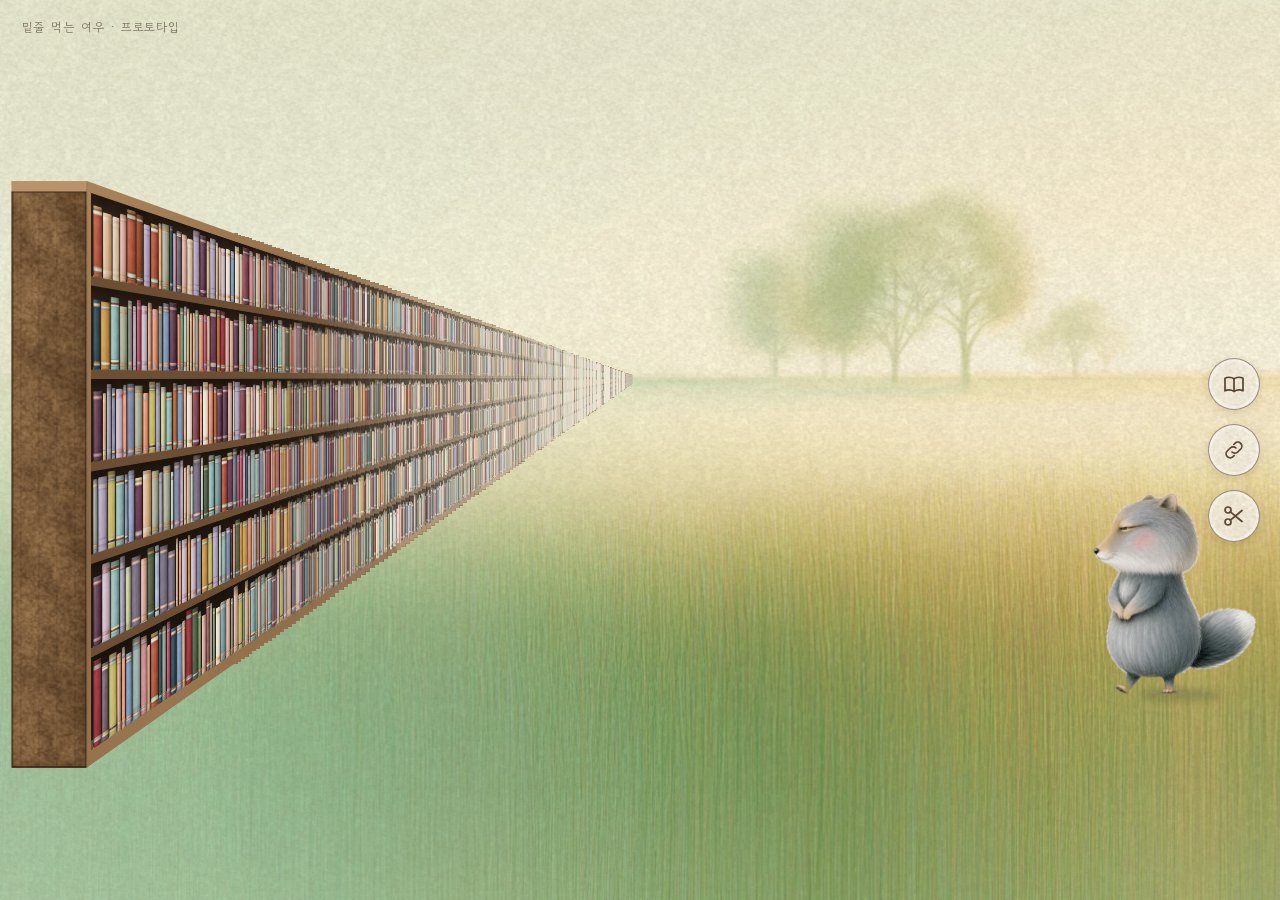
==== commit 7590e060: "휴대폰에서 보기 전용 링크가 오류·빈 화면으로 뜨던 문제 수정 - 앱 안 브라우저가 주소를 /view/ 로 열면 css·js·데이터를 /view/ 아래에서 찾아 화면이 비었음 → " ====
--- a/index.html
+++ b/index.html
@@ -2,6 +2,7 @@
 <html lang="ko">
 <head>
 <meta charset="utf-8">
+<base href="/">  <!-- /view/ 처럼 끝에 / 가 붙은 주소로 열려도 css·js·그림·데이터를 맨 위에서 찾게 -->
 <meta name="viewport" content="width=device-width, initial-scale=1">
 <title>밑줄 먹는 여우 · 프로토타입</title>
 <link rel="preconnect" href="https://fonts.googleapis.com">
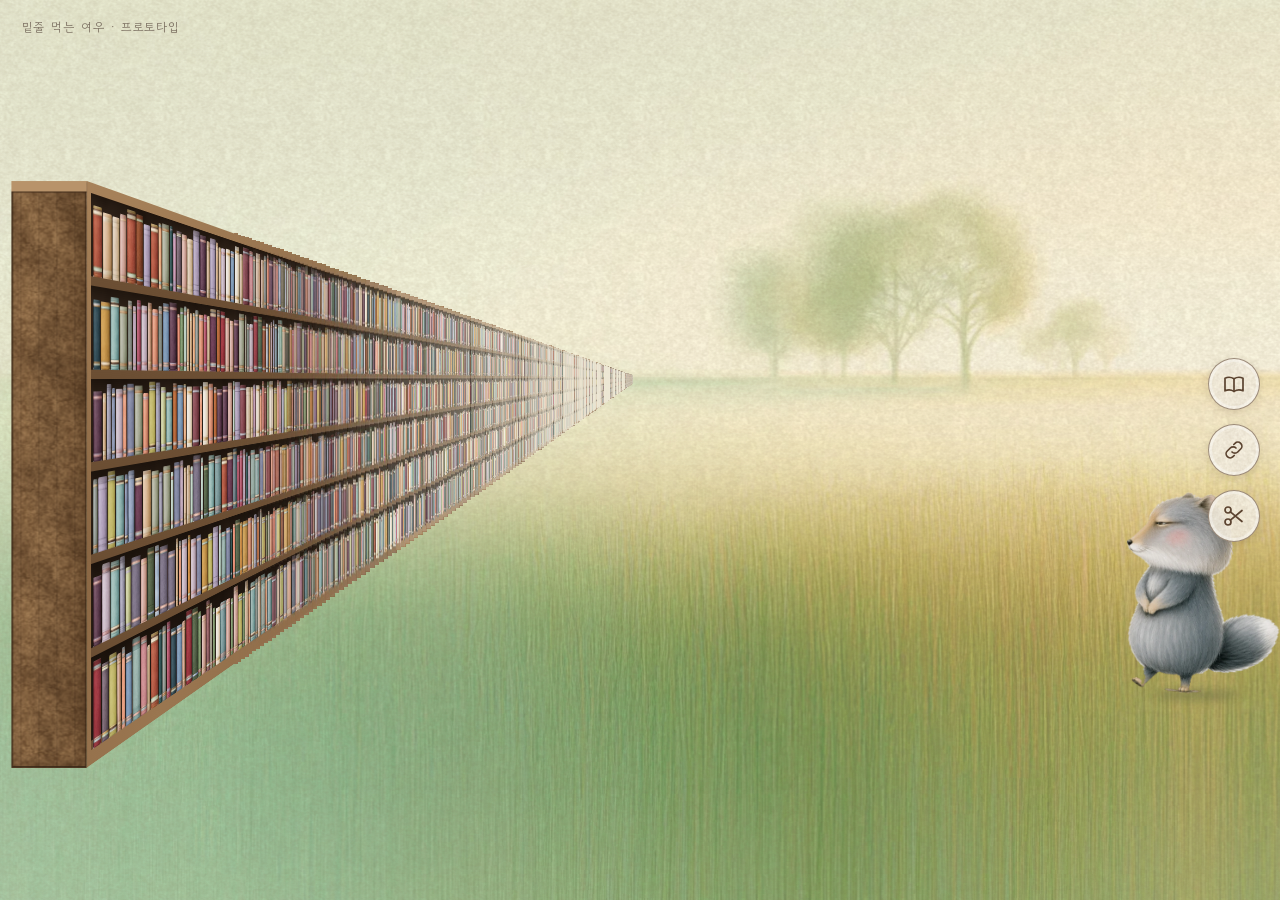
==== commit f88658ff: "처음 들어올 때 그림이 하나씩 따로 뜨지 않고 한 번에 깔끔하게 보이게 함 - 크림색 막으로 덮어 두고 배경·책등·꽃·책 그림을 모두 받아 그릴 준비(decode)까지 마친 뒤, " ====
--- a/index.html
+++ b/index.html
@@ -7,10 +7,14 @@
 <title>밑줄 먹는 여우 · 프로토타입</title>
 <link rel="preconnect" href="https://fonts.googleapis.com">
 <link href="https://fonts.googleapis.com/css2?family=Gowun+Batang:wght@400;700&family=Gowun+Dodum&display=swap" rel="stylesheet">
+<link rel="preload" as="image" href="assets/meadow/field.webp">
+<link rel="preload" as="image" href="assets/tex/paper.webp">
 <link rel="stylesheet" href="css/style.css">
 
 </head>
 <body>
+<!-- 처음 들어올 때: 그림을 모두 받아 준비할 때까지 크림색 막으로 덮었다가 한 번에 걷어냄 (js/main.js revealScene) -->
+<div id="curtain" aria-hidden="true"><p>책장을 펼치는 중…</p></div>
 <div id="stage">
   <div id="label">밑줄 먹는 여우 · 프로토타입</div>
   <div id="viewport"><div id="world">
--- a/css/style.css
+++ b/css/style.css
@@ -375,3 +375,11 @@
 #gardenKey{display:block;width:100%;box-sizing:border-box;margin:4px 0 8px;padding:9px 12px;border-radius:10px;font:inherit;font-size:15px;
   border:1.5px solid rgba(91,67,48,.45);background:#fbf6ea;color:#3B342A}
 #gardenKey:focus-visible{outline:2px solid #8a9ba8;outline-offset:2px}
+
+/* 처음 들어올 때 덮어 두는 막: 풀밭 하늘과 같은 크림 종이색. 준비가 끝나면 .up 으로 걷힘 */
+#curtain{position:fixed;inset:0;z-index:300;display:grid;place-items:center;pointer-events:none;
+  background:linear-gradient(rgba(240,230,205,.38),rgba(240,230,205,.38)),#efe6cf url(../assets/tex/paper.webp);transition:opacity .7s ease}
+#curtain.up{opacity:0}
+#curtain p{margin:0;font-family:'Gowun Batang',serif;font-size:15px;color:#8a7d69;letter-spacing:.06em;opacity:0;animation:curtainHint .6s ease 1.2s forwards}
+@keyframes curtainHint{to{opacity:1}}   /* 금방 준비되면 문구조차 안 보이게, 1.2초가 넘을 때만 */
+@media (prefers-reduced-motion:reduce){ #curtain{transition:opacity .2s} }
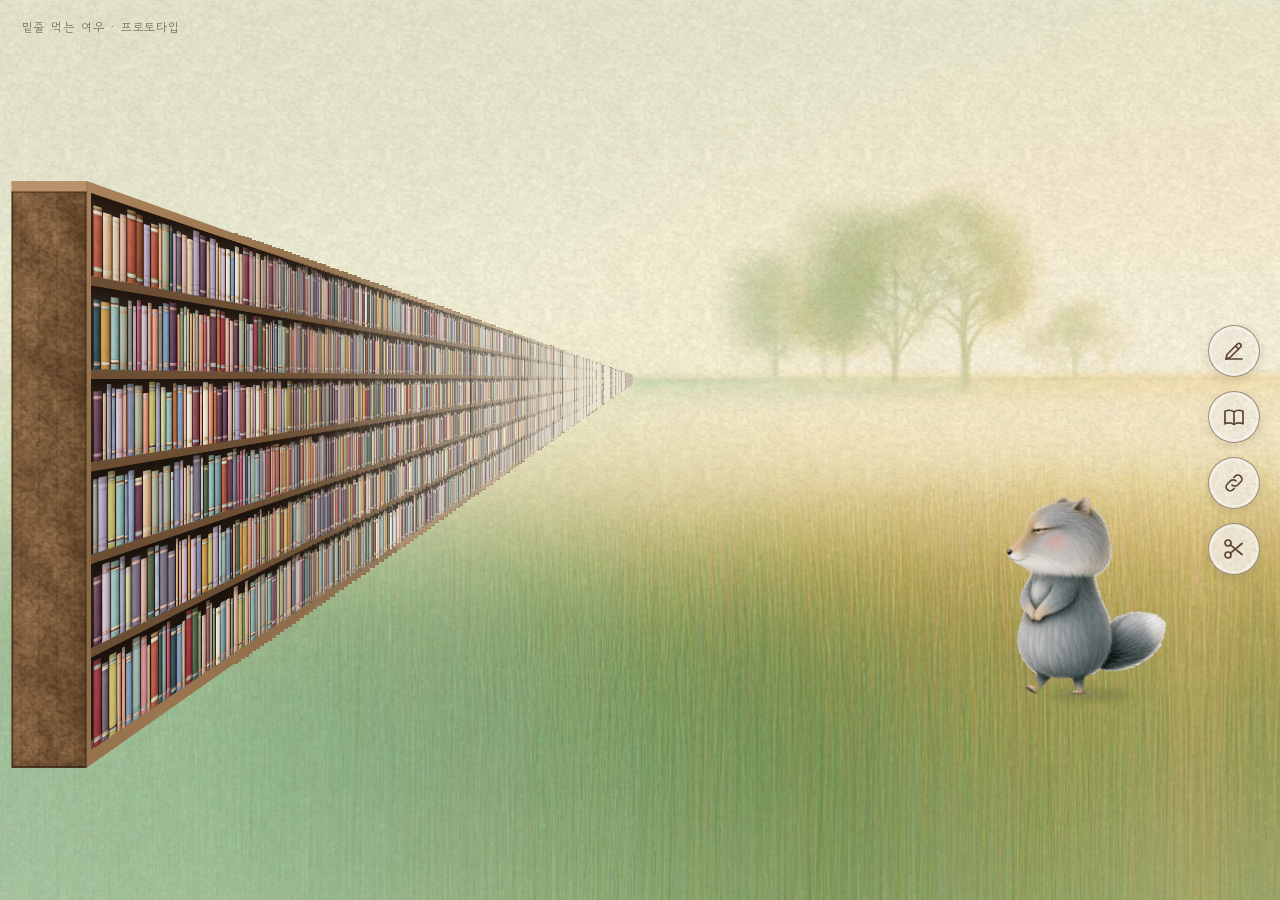
==== commit 198c8d2f: "사이트에서 직접 책을 기록할 수 있게 함: 책 이름·작가·구절·페이지·짧은 메모를 써서 저장 - 오른쪽 연필 버튼으로 기록 창을 열어 쓰고, '저장하고 여우에게 건네기'를 누르면 " ====
--- a/index.html
+++ b/index.html
@@ -48,6 +48,7 @@
   </div>
 </div>
 <nav id="tools" aria-label="여우의 언덕 도구">
+  <button class="tool" id="writeBook" type="button" aria-haspopup="dialog"><svg viewBox="0 0 24 24" aria-hidden="true"><path d="M4 20l1-4.5L15.5 5a2.1 2.1 0 0 1 3 3L8 18.5Z"/><path d="M13.5 7l3 3"/><path d="M4 20h16"/></svg><span class="tip">책 기록하기</span></button>
   <a class="tool" id="toArchive" href="archive"><svg viewBox="0 0 24 24" aria-hidden="true"><path d="M3 6.2c3-1.4 6-1.3 9 .6c3-1.9 6-2 9-.6v12.6c-3-1.4-6-1.3-9 .6c-3-1.9-6-2-9-.6Z"/><path d="M12 6.8v12.6"/></svg><span class="tip">먹은 책 모아 보기</span></a>
   <button class="tool" id="shareView" type="button"><svg viewBox="0 0 24 24" aria-hidden="true"><path d="M10 14a4 4 0 0 0 5.7 0l3-3a4 4 0 0 0-5.7-5.7l-1.2 1.2"/><path d="M14 10a4 4 0 0 0-5.7 0l-3 3a4 4 0 0 0 5.7 5.7l1.2-1.2"/></svg><span class="tip">보기 전용 링크 복사</span></button>
   <div id="keyAsk" role="dialog" aria-label="꽃밭 주인 옮기기" hidden>
@@ -65,6 +66,22 @@
     <div class="ask-btns"><button type="button" class="ask-yes">잘라 주세요</button><button type="button" class="ask-no">그만둘래요</button></div>
   </div>
 </nav>
+<div id="bookForm" role="dialog" aria-modal="true" aria-labelledby="bfTitle" hidden>
+  <form class="bf-card" novalidate>
+    <h2 id="bfTitle">책 기록하기</h2>
+    <label class="bf-f">책 이름<input name="title" maxlength="80" autocomplete="off" required></label>
+    <label class="bf-f">작가<input name="author" maxlength="60" autocomplete="off"></label>
+    <fieldset class="bf-quotes"><legend>인상 깊은 구절 <small>페이지는 적지 않아도 돼요</small></legend>
+      <div class="bf-q-list"></div>
+      <button type="button" class="bf-addq">+ 구절 더하기</button>
+    </fieldset>
+    <label class="bf-f">짧은 메모<textarea name="memo" rows="3" maxlength="1000" placeholder="이 책에 대해 한두 줄"></textarea></label>
+    <div class="bf-f"><span>책 색 <small>(꽃과 책등 색이 돼요)</small></span><div class="bf-swatches" role="group" aria-label="책 색"></div></div>
+    <p class="bf-msg" aria-live="polite"></p>
+    <div class="bf-btns"><button type="submit" class="bf-save">저장하고 여우에게 건네기</button><button type="button" class="bf-feed ghost">책장에만 꽂기</button><button type="button" class="bf-cancel ghost">닫기</button></div>
+    <button type="button" class="bf-del">이 책 지우기</button>
+  </form>
+</div>
 <div id="toast"></div>
 
 <svg width="0" height="0" style="position:absolute" aria-hidden="true">
@@ -76,6 +93,7 @@
 
 <script src="js/share.js"></script>
 <script src="js/main.js"></script>
+<script src="js/write.js"></script>
 
 </body>
 </html>
--- a/css/style.css
+++ b/css/style.css
@@ -383,3 +383,33 @@
 #curtain p{margin:0;font-family:'Gowun Batang',serif;font-size:15px;color:#8a7d69;letter-spacing:.06em;opacity:0;animation:curtainHint .6s ease 1.2s forwards}
 @keyframes curtainHint{to{opacity:1}}   /* 금방 준비되면 문구조차 안 보이게, 1.2초가 넘을 때만 */
 @media (prefers-reduced-motion:reduce){ #curtain{transition:opacity .2s} }
+
+/* 책 기록하기 창 (js/write.js) */
+#bookForm{position:fixed;inset:0;z-index:60;display:grid;place-items:center;padding:20px;background:rgba(60,48,32,.28);overflow:auto}
+#bookForm[hidden]{display:none}
+.bf-card{width:min(560px,100%);max-height:calc(100vh - 40px);overflow:auto;box-sizing:border-box;padding:26px 26px 20px;border-radius:20px;color:#3B342A;
+  background:#f6efdf url(../assets/tex/paper.webp);border:1.5px solid rgba(91,67,48,.4);box-shadow:0 18px 48px rgba(60,40,20,.25)}
+.bf-card h2{margin:0 0 18px;font-family:'Gowun Batang',serif;font-size:22px}
+.bf-f{display:flex;flex-direction:column;gap:6px;margin:0 0 14px;font-size:13px;color:#6f6352}
+.bf-f small,.bf-quotes small{color:#9a8c76;font-size:12px}
+.bf-card input,.bf-card textarea{font:inherit;font-size:16px;color:#3B342A;background:#fbf7ee;border:1.5px solid rgba(91,67,48,.3);border-radius:10px;padding:9px 12px;box-sizing:border-box;width:100%}
+.bf-card textarea{font-family:'Gowun Batang',serif;line-height:1.7;resize:vertical}
+.bf-card input:focus,.bf-card textarea:focus{outline:none;border-color:#8a9ba8;box-shadow:0 0 0 3px rgba(138,155,168,.25)}
+.bf-quotes{border:0;margin:0 0 14px;padding:0}
+.bf-quotes legend{font-size:13px;color:#6f6352;margin-bottom:6px;padding:0}
+.bf-q{display:grid;grid-template-columns:1fr 78px 30px;gap:8px;align-items:start;margin-bottom:8px}
+.bf-qdel{width:30px;height:38px;border:none;background:none;color:#9a8c76;font-size:20px;cursor:pointer;border-radius:8px}
+.bf-qdel:hover,.bf-qdel:focus-visible{background:rgba(91,67,48,.08);color:#5B4330;outline:none}
+.bf-addq{font:inherit;font-size:13px;color:#5B4330;background:none;border:1px dashed rgba(91,67,48,.45);border-radius:999px;padding:6px 14px;cursor:pointer}
+.bf-swatches{display:flex;flex-wrap:wrap;gap:8px}
+.bf-sw{width:26px;height:26px;border-radius:50%;border:2px solid rgba(255,255,255,.8);box-shadow:0 0 0 1px rgba(91,67,48,.3);cursor:pointer;padding:0}
+.bf-sw[aria-pressed="true"]{box-shadow:0 0 0 2.5px #3B342A}
+.bf-sw:focus-visible{outline:2px solid #8a9ba8;outline-offset:2px}
+.bf-msg{min-height:1.2em;margin:0 0 8px;font-size:13px;color:#9c5062}
+.bf-btns{display:flex;flex-wrap:wrap;gap:8px}
+.bf-btns button{font:inherit;font-size:14px;padding:10px 18px;border-radius:999px;cursor:pointer;border:1px solid #3B342A;background:#3B342A;color:#f3ede1}
+.bf-btns button.ghost{background:transparent;color:#3B342A;border-color:#bfb29a}
+.bf-btns button:focus-visible,.bf-addq:focus-visible,.bf-del:focus-visible{outline:2px solid #8a9ba8;outline-offset:2px}
+.bf-del{display:block;margin:14px 0 0 auto;font:inherit;font-size:12px;color:#9c5062;background:none;border:none;text-decoration:underline;cursor:pointer}
+.bf-del[hidden]{display:none}
+@media (max-width:520px){ .bf-card{padding:20px 16px 16px} .bf-q{grid-template-columns:1fr 64px 26px} }
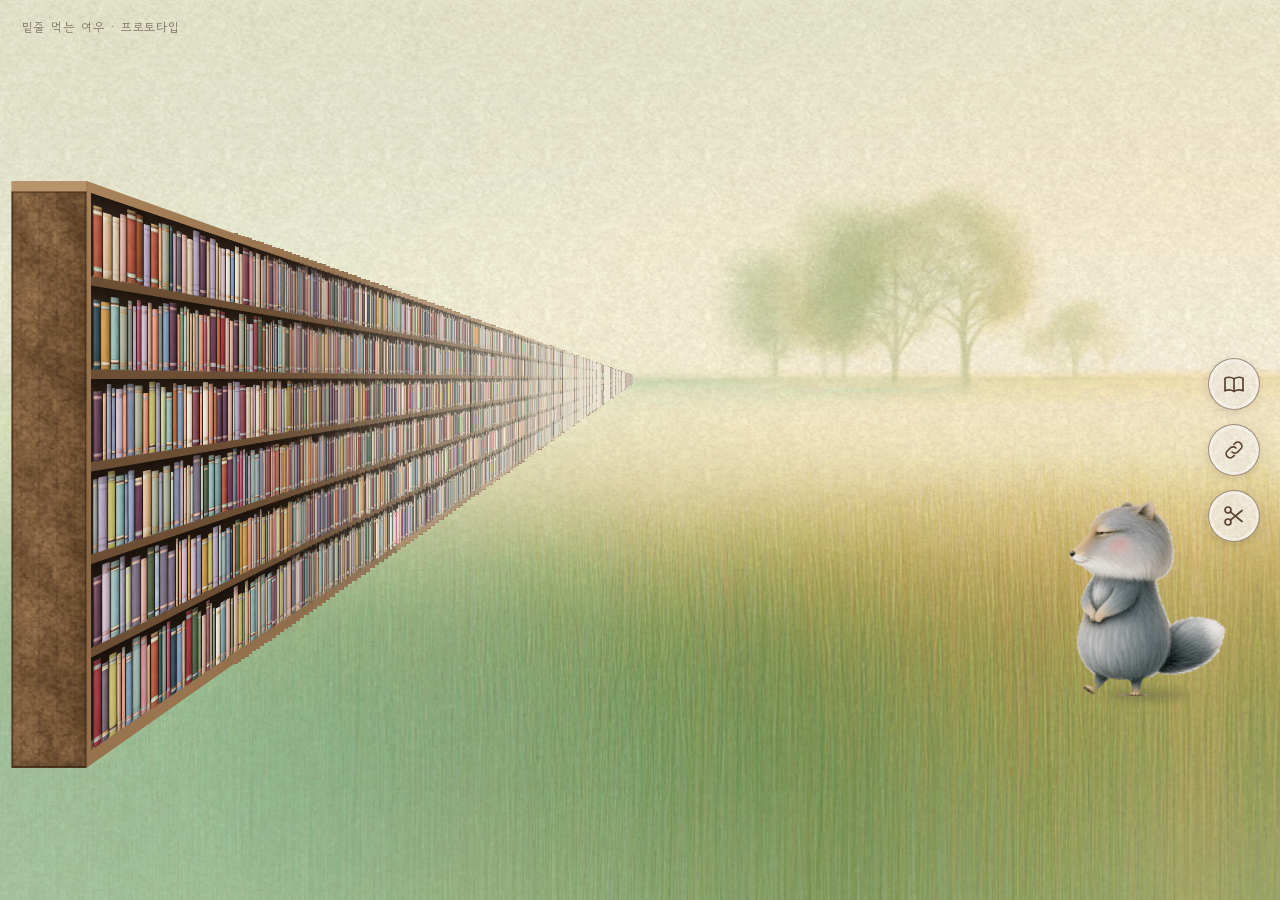
==== commit f0a4ab36: "책 기록을 꿈 페이지에서: 책장의 책을 먹고 잠들면 펼쳐지는 꿈 페이지에 직접 써서 기록하고 모음 페이지에 쌓임 - 기록 안 된 책을 먹으면 꿈 페이지가 빈칸(책 이름·작가·구절·" ====
--- a/index.html
+++ b/index.html
@@ -48,7 +48,6 @@
   </div>
 </div>
 <nav id="tools" aria-label="여우의 언덕 도구">
-  <button class="tool" id="writeBook" type="button" aria-haspopup="dialog"><svg viewBox="0 0 24 24" aria-hidden="true"><path d="M4 20l1-4.5L15.5 5a2.1 2.1 0 0 1 3 3L8 18.5Z"/><path d="M13.5 7l3 3"/><path d="M4 20h16"/></svg><span class="tip">책 기록하기</span></button>
   <a class="tool" id="toArchive" href="archive"><svg viewBox="0 0 24 24" aria-hidden="true"><path d="M3 6.2c3-1.4 6-1.3 9 .6c3-1.9 6-2 9-.6v12.6c-3-1.4-6-1.3-9 .6c-3-1.9-6-2-9-.6Z"/><path d="M12 6.8v12.6"/></svg><span class="tip">먹은 책 모아 보기</span></a>
   <button class="tool" id="shareView" type="button"><svg viewBox="0 0 24 24" aria-hidden="true"><path d="M10 14a4 4 0 0 0 5.7 0l3-3a4 4 0 0 0-5.7-5.7l-1.2 1.2"/><path d="M14 10a4 4 0 0 0-5.7 0l-3 3a4 4 0 0 0 5.7 5.7l1.2-1.2"/></svg><span class="tip">보기 전용 링크 복사</span></button>
   <div id="keyAsk" role="dialog" aria-label="꽃밭 주인 옮기기" hidden>
@@ -66,22 +65,6 @@
     <div class="ask-btns"><button type="button" class="ask-yes">잘라 주세요</button><button type="button" class="ask-no">그만둘래요</button></div>
   </div>
 </nav>
-<div id="bookForm" role="dialog" aria-modal="true" aria-labelledby="bfTitle" hidden>
-  <form class="bf-card" novalidate>
-    <h2 id="bfTitle">책 기록하기</h2>
-    <label class="bf-f">책 이름<input name="title" maxlength="80" autocomplete="off" required></label>
-    <label class="bf-f">작가<input name="author" maxlength="60" autocomplete="off"></label>
-    <fieldset class="bf-quotes"><legend>인상 깊은 구절 <small>페이지는 적지 않아도 돼요</small></legend>
-      <div class="bf-q-list"></div>
-      <button type="button" class="bf-addq">+ 구절 더하기</button>
-    </fieldset>
-    <label class="bf-f">짧은 메모<textarea name="memo" rows="3" maxlength="1000" placeholder="이 책에 대해 한두 줄"></textarea></label>
-    <div class="bf-f"><span>책 색 <small>(꽃과 책등 색이 돼요)</small></span><div class="bf-swatches" role="group" aria-label="책 색"></div></div>
-    <p class="bf-msg" aria-live="polite"></p>
-    <div class="bf-btns"><button type="submit" class="bf-save">저장하고 여우에게 건네기</button><button type="button" class="bf-feed ghost">책장에만 꽂기</button><button type="button" class="bf-cancel ghost">닫기</button></div>
-    <button type="button" class="bf-del">이 책 지우기</button>
-  </form>
-</div>
 <div id="toast"></div>
 
 <svg width="0" height="0" style="position:absolute" aria-hidden="true">
--- a/css/style.css
+++ b/css/style.css
@@ -384,32 +384,21 @@
 @keyframes curtainHint{to{opacity:1}}   /* 금방 준비되면 문구조차 안 보이게, 1.2초가 넘을 때만 */
 @media (prefers-reduced-motion:reduce){ #curtain{transition:opacity .2s} }
 
-/* 책 기록하기 창 (js/write.js) */
-#bookForm{position:fixed;inset:0;z-index:60;display:grid;place-items:center;padding:20px;background:rgba(60,48,32,.28);overflow:auto}
-#bookForm[hidden]{display:none}
-.bf-card{width:min(560px,100%);max-height:calc(100vh - 40px);overflow:auto;box-sizing:border-box;padding:26px 26px 20px;border-radius:20px;color:#3B342A;
-  background:#f6efdf url(../assets/tex/paper.webp);border:1.5px solid rgba(91,67,48,.4);box-shadow:0 18px 48px rgba(60,40,20,.25)}
-.bf-card h2{margin:0 0 18px;font-family:'Gowun Batang',serif;font-size:22px}
-.bf-f{display:flex;flex-direction:column;gap:6px;margin:0 0 14px;font-size:13px;color:#6f6352}
-.bf-f small,.bf-quotes small{color:#9a8c76;font-size:12px}
-.bf-card input,.bf-card textarea{font:inherit;font-size:16px;color:#3B342A;background:#fbf7ee;border:1.5px solid rgba(91,67,48,.3);border-radius:10px;padding:9px 12px;box-sizing:border-box;width:100%}
-.bf-card textarea{font-family:'Gowun Batang',serif;line-height:1.7;resize:vertical}
-.bf-card input:focus,.bf-card textarea:focus{outline:none;border-color:#8a9ba8;box-shadow:0 0 0 3px rgba(138,155,168,.25)}
-.bf-quotes{border:0;margin:0 0 14px;padding:0}
-.bf-quotes legend{font-size:13px;color:#6f6352;margin-bottom:6px;padding:0}
-.bf-q{display:grid;grid-template-columns:1fr 78px 30px;gap:8px;align-items:start;margin-bottom:8px}
-.bf-qdel{width:30px;height:38px;border:none;background:none;color:#9a8c76;font-size:20px;cursor:pointer;border-radius:8px}
-.bf-qdel:hover,.bf-qdel:focus-visible{background:rgba(91,67,48,.08);color:#5B4330;outline:none}
-.bf-addq{font:inherit;font-size:13px;color:#5B4330;background:none;border:1px dashed rgba(91,67,48,.45);border-radius:999px;padding:6px 14px;cursor:pointer}
-.bf-swatches{display:flex;flex-wrap:wrap;gap:8px}
-.bf-sw{width:26px;height:26px;border-radius:50%;border:2px solid rgba(255,255,255,.8);box-shadow:0 0 0 1px rgba(91,67,48,.3);cursor:pointer;padding:0}
-.bf-sw[aria-pressed="true"]{box-shadow:0 0 0 2.5px #3B342A}
-.bf-sw:focus-visible{outline:2px solid #8a9ba8;outline-offset:2px}
-.bf-msg{min-height:1.2em;margin:0 0 8px;font-size:13px;color:#9c5062}
-.bf-btns{display:flex;flex-wrap:wrap;gap:8px}
-.bf-btns button{font:inherit;font-size:14px;padding:10px 18px;border-radius:999px;cursor:pointer;border:1px solid #3B342A;background:#3B342A;color:#f3ede1}
-.bf-btns button.ghost{background:transparent;color:#3B342A;border-color:#bfb29a}
-.bf-btns button:focus-visible,.bf-addq:focus-visible,.bf-del:focus-visible{outline:2px solid #8a9ba8;outline-offset:2px}
-.bf-del{display:block;margin:14px 0 0 auto;font:inherit;font-size:12px;color:#9c5062;background:none;border:none;text-decoration:underline;cursor:pointer}
-.bf-del[hidden]{display:none}
-@media (max-width:520px){ .bf-card{padding:20px 16px 16px} .bf-q{grid-template-columns:1fr 64px 26px} }
+/* 꿈 페이지 쓰기 화면 (js/write.js renderEditor): 밤하늘 위에 글씨처럼 */
+.ed-kick{margin:0 0 18px;font-size:12px;letter-spacing:.16em;color:var(--muted)}
+.ed-title,.ed-author,.ed-q textarea,.ed-q input,#dreamInner #memo{font:inherit;color:var(--ink);background:rgba(18,24,44,.32);border:1px solid rgba(243,236,220,.24);border-radius:12px;padding:10px 14px;box-sizing:border-box;width:100%}
+.ed-title{display:block;font-family:'Gowun Batang',serif;font-weight:700;font-size:clamp(26px,4.4vw,40px);padding:10px 14px;margin:0 0 10px}
+.ed-author{display:block;font-size:16px;margin:0 0 48px;max-width:360px}
+.ed-quotes{margin:0 0 10px}
+.ed-q{display:grid;grid-template-columns:1fr 84px 34px;gap:8px;align-items:start;margin:0 0 10px}
+.ed-q textarea{font-family:'Gowun Batang',serif;font-size:18px;line-height:1.8;resize:none;overflow:hidden;min-height:60px}
+.ed-q input{font-size:14px}
+.ed-qdel{height:40px;border:none;background:none;color:var(--muted);font-size:22px;cursor:pointer;border-radius:10px}
+.ed-qdel:hover,.ed-qdel:focus-visible{background:rgba(243,236,220,.1);color:var(--ink);outline:none}
+.ed-addq{font:inherit;font-size:14px;color:var(--ink);background:none;border:1px dashed rgba(243,236,220,.45);border-radius:999px;padding:8px 16px;cursor:pointer}
+.ed-title:focus,.ed-author:focus,.ed-q textarea:focus,.ed-q input:focus{outline:none;border-color:rgba(243,236,220,.6);background:rgba(18,24,44,.42)}
+.ed-title::placeholder,.ed-author::placeholder,.ed-q textarea::placeholder,.ed-q input::placeholder{color:var(--muted);opacity:.85}
+.ed-msg{min-height:1.2em;margin:4px 0 0;font-size:14px;color:#f2c7b8}
+.ed-del{display:block;margin:28px 0 0;font:inherit;font-size:13px;color:var(--muted);background:none;border:none;text-decoration:underline;cursor:pointer}
+.dlabel small{letter-spacing:0;font-size:11px;opacity:.8;margin-left:6px}
+@media (max-width:520px){ .ed-q{grid-template-columns:1fr 64px 30px} }
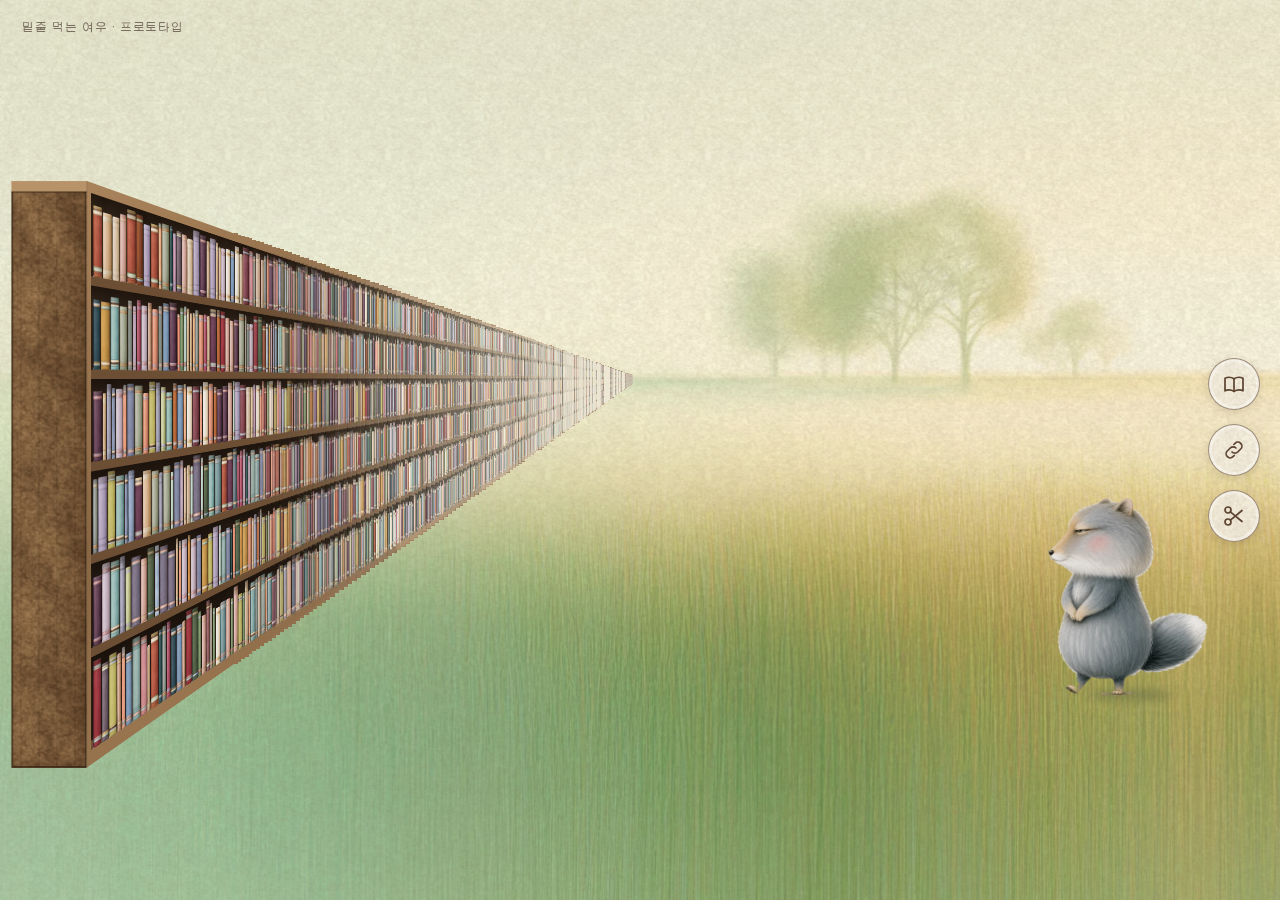
==== commit f0f1aa66: "글꼴을 은디나루로: 사이트 안에 담아(woff2) 첫 화면·꿈 페이지·모음 페이지 모두 같은 글꼴 Co-Authored-By: Claude Opus 5.5 <noreply@anth" ====
--- a/index.html
+++ b/index.html
@@ -5,8 +5,8 @@
 <base href="/">  <!-- /view/ 처럼 끝에 / 가 붙은 주소로 열려도 css·js·그림·데이터를 맨 위에서 찾게 -->
 <meta name="viewport" content="width=device-width, initial-scale=1">
 <title>밑줄 먹는 여우 · 프로토타입</title>
-<link rel="preconnect" href="https://fonts.googleapis.com">
-<link href="https://fonts.googleapis.com/css2?family=Gowun+Batang:wght@400;700&family=Gowun+Dodum&display=swap" rel="stylesheet">
+<link rel="preload" as="font" type="font/woff2" href="assets/fonts/undinaru-v1.woff2" crossorigin>
+<link rel="preload" as="font" type="font/woff2" href="assets/fonts/undinaru-bold-v1.woff2" crossorigin>
 <link rel="preload" as="image" href="assets/meadow/field.webp">
 <link rel="preload" as="image" href="assets/tex/paper.webp">
 <link rel="stylesheet" href="css/style.css">
--- a/css/style.css
+++ b/css/style.css
@@ -1,3 +1,6 @@
+/* 글꼴: 은디나루(은글꼴, 자유 공개 글꼴). 한글·영문·문장부호만 남겨 woff2로 줄임 (assets/fonts) */
+@font-face{font-family:'UnDinaru';font-weight:400;font-display:swap;src:url(../assets/fonts/undinaru-v1.woff2) format('woff2')}
+@font-face{font-family:'UnDinaru';font-weight:700;font-display:swap;src:url(../assets/fonts/undinaru-bold-v1.woff2) format('woff2')}
 :root{
   --floor: 9vh;
   --fox: 190px;
@@ -12,7 +15,7 @@
   --pencil: rgba(52,34,20,.78);
 }
 *{box-sizing:border-box}
-html,body{margin:0;height:100%;overflow:hidden;background:#0b0b0b;font-family:'Gowun Dodum',sans-serif}
+html,body{margin:0;height:100%;overflow:hidden;background:#0b0b0b;font-family:'UnDinaru',sans-serif}
 
 /* ---------- 현실: 검은 무대 ---------- */
 #stage{
@@ -166,7 +169,7 @@
 .crumb{position:fixed;z-index:21;pointer-events:none;
   background:#e6dcc4 repeating-linear-gradient(0deg,transparent 0 2px,rgba(80,64,44,.28) 2px 3px);
   filter:brightness(.82);transform-style:preserve-3d;will-change:transform}
-.zz{position:fixed;z-index:21;color:#c9bfae;font-family:'Gowun Batang',serif;pointer-events:none}
+.zz{position:fixed;z-index:21;color:#c9bfae;font-family:'UnDinaru',sans-serif;pointer-events:none}
 
 #hint{
   position:fixed;left:50%;bottom:3.2vh;transform:translateX(-50%);
@@ -192,10 +195,10 @@
 
 .dream-inner{position:relative;max-width:640px;margin:0 auto;padding:14vh 28px 12vh}
 .kicker{font-size:12px;letter-spacing:.14em;color:var(--muted);margin:0 0 18px}
-.dtitle{font-family:'Gowun Batang',serif;font-weight:700;font-size:clamp(26px,4vw,36px);margin:0 0 6px;line-height:1.3}
+.dtitle{font-family:'UnDinaru',sans-serif;font-weight:700;font-size:clamp(26px,4vw,36px);margin:0 0 6px;line-height:1.3}
 .dauthor{color:var(--muted);margin:0 0 48px;font-size:15px}
 .q{margin:0 0 44px;padding:0}
-.q p{font-family:'Gowun Batang',serif;font-size:clamp(20px,2.6vw,25px);line-height:1.85;white-space:pre-line;margin:0 0 10px}
+.q p{font-family:'UnDinaru',sans-serif;font-size:clamp(20px,2.6vw,25px);line-height:1.85;white-space:pre-line;margin:0 0 10px}
 .q span{font-size:12px;color:var(--muted);letter-spacing:.06em}
 .fnote{border-top:1px solid #d6cbb6;padding-top:22px;margin:56px 0 24px}
 .fnote small{display:block;font-size:12px;color:var(--muted);letter-spacing:.1em;margin-bottom:8px}
@@ -316,11 +319,11 @@
 .tool:hover .tip,.tool:focus-visible .tip{opacity:1;transform:translate(0,-50%)}
 :is(#snipAsk,#keyAsk){position:absolute;right:66px;bottom:-6px;width:260px;padding:18px 18px 16px;border-radius:18px;color:#4a3f32;
   background:#f6efdf url(../assets/tex/paper.webp);border:1.5px solid rgba(91,67,48,.45);box-shadow:0 10px 30px rgba(80,60,30,.2)}
-:is(#snipAsk,#keyAsk) p{margin:0 0 8px;font-family:'Gowun Batang',serif;font-size:16px;line-height:1.6}
+:is(#snipAsk,#keyAsk) p{margin:0 0 8px;font-family:'UnDinaru',sans-serif;font-size:16px;line-height:1.6}
 :is(#snipAsk,#keyAsk) small{display:block;color:#857865;font-size:12px;line-height:1.5;margin-bottom:14px}
 :is(#snipAsk,#keyAsk) .ask-btns{display:flex;gap:8px}
 :is(#snipAsk,#keyAsk) p+.ask-pick{margin-top:-4px}
-.ask-pick{display:flex;align-items:center;gap:8px;margin:0 0 6px;font-family:'Gowun Batang',serif;font-size:16px}
+.ask-pick{display:flex;align-items:center;gap:8px;margin:0 0 6px;font-family:'UnDinaru',sans-serif;font-size:16px}
 #snipCount{font:inherit;font-size:16px;font-weight:700;color:#3B342A;padding:4px 30px 4px 12px;border-radius:10px;cursor:pointer;
   border:1.5px solid rgba(91,67,48,.45);background:#fbf6ea url("data:image/svg+xml,%3Csvg xmlns='http://www.w3.org/2000/svg' viewBox='0 0 12 8'%3E%3Cpath d='M1 1.5 6 6.5 11 1.5' fill='none' stroke='%235B4330' stroke-width='1.6' stroke-linecap='round'/%3E%3C/svg%3E") right 10px center/11px 8px no-repeat;
   -webkit-appearance:none;appearance:none}
@@ -343,7 +346,7 @@
 #giftCard{position:fixed;left:50%;bottom:4vh;transform:translate(-50%,12px);z-index:23;text-align:center;opacity:0;transition:opacity .6s,transform .6s;color:#4a3f32;max-width:min(560px,90vw);
   padding:16px 26px 18px;border-radius:20px;background:rgba(247,241,227,.9) url(../assets/tex/paper.webp);box-shadow:0 8px 24px rgba(80,60,30,.15)}
 #giftCard.show{opacity:1;transform:translate(-50%,0)}
-#giftCard .g1{margin:0 0 4px;font-family:'Gowun Batang',serif;font-weight:700;font-size:22px}
+#giftCard .g1{margin:0 0 4px;font-family:'UnDinaru',sans-serif;font-weight:700;font-size:22px}
 #giftCard .g2{margin:0 0 4px;font-size:14px;color:#6f6352}
 #giftCard .g3{margin:0 0 14px;font-size:12px;color:#8a7d69;line-height:1.6}
 #giftCard button{font-family:inherit;font-size:14px;padding:11px 22px;border-radius:999px;border:none;background:#3B342A;color:#f3ede1;cursor:pointer}
@@ -360,7 +363,7 @@
 .dmemo{margin:64px 0 40px;padding-top:26px;border-top:1px solid rgba(243,236,220,.22)}
 .dmemo .dlabel{margin-bottom:12px}
 #memo{display:block;width:100%;min-height:84px;resize:none;overflow:hidden;box-sizing:border-box;padding:14px 16px;border-radius:14px;
-  font-family:'Gowun Batang',serif;font-size:17px;line-height:1.8;color:var(--ink);
+  font-family:'UnDinaru',sans-serif;font-size:17px;line-height:1.8;color:var(--ink);
   background:rgba(18,24,44,.32);border:1px solid rgba(243,236,220,.24);transition:border-color .3s,background .3s}
 #memo::placeholder{color:var(--muted);opacity:.8}
 #memo:focus{outline:none;border-color:rgba(243,236,220,.6);background:rgba(18,24,44,.42)}
@@ -370,7 +373,7 @@
 .tool[hidden]{display:none}
 body.view-only #shelf{cursor:default}
 body.view-only #spineHL{display:none}
-.memo-view{margin:0;font-family:'Gowun Batang',serif;font-size:17px;line-height:1.8;white-space:pre-line;color:var(--ink)}
+.memo-view{margin:0;font-family:'UnDinaru',sans-serif;font-size:17px;line-height:1.8;white-space:pre-line;color:var(--ink)}
 
 #gardenKey{display:block;width:100%;box-sizing:border-box;margin:4px 0 8px;padding:9px 12px;border-radius:10px;font:inherit;font-size:15px;
   border:1.5px solid rgba(91,67,48,.45);background:#fbf6ea;color:#3B342A}
@@ -380,18 +383,18 @@
 #curtain{position:fixed;inset:0;z-index:300;display:grid;place-items:center;pointer-events:none;
   background:linear-gradient(rgba(240,230,205,.38),rgba(240,230,205,.38)),#efe6cf url(../assets/tex/paper.webp);transition:opacity .7s ease}
 #curtain.up{opacity:0}
-#curtain p{margin:0;font-family:'Gowun Batang',serif;font-size:15px;color:#8a7d69;letter-spacing:.06em;opacity:0;animation:curtainHint .6s ease 1.2s forwards}
+#curtain p{margin:0;font-family:'UnDinaru',sans-serif;font-size:15px;color:#8a7d69;letter-spacing:.06em;opacity:0;animation:curtainHint .6s ease 1.2s forwards}
 @keyframes curtainHint{to{opacity:1}}   /* 금방 준비되면 문구조차 안 보이게, 1.2초가 넘을 때만 */
 @media (prefers-reduced-motion:reduce){ #curtain{transition:opacity .2s} }
 
 /* 꿈 페이지 쓰기 화면 (js/write.js renderEditor): 밤하늘 위에 글씨처럼 */
 .ed-kick{margin:0 0 18px;font-size:12px;letter-spacing:.16em;color:var(--muted)}
 .ed-title,.ed-author,.ed-q textarea,.ed-q input,#dreamInner #memo{font:inherit;color:var(--ink);background:rgba(18,24,44,.32);border:1px solid rgba(243,236,220,.24);border-radius:12px;padding:10px 14px;box-sizing:border-box;width:100%}
-.ed-title{display:block;font-family:'Gowun Batang',serif;font-weight:700;font-size:clamp(26px,4.4vw,40px);padding:10px 14px;margin:0 0 10px}
+.ed-title{display:block;font-family:'UnDinaru',sans-serif;font-weight:700;font-size:clamp(26px,4.4vw,40px);padding:10px 14px;margin:0 0 10px}
 .ed-author{display:block;font-size:16px;margin:0 0 48px;max-width:360px}
 .ed-quotes{margin:0 0 10px}
 .ed-q{display:grid;grid-template-columns:1fr 84px 34px;gap:8px;align-items:start;margin:0 0 10px}
-.ed-q textarea{font-family:'Gowun Batang',serif;font-size:18px;line-height:1.8;resize:none;overflow:hidden;min-height:60px}
+.ed-q textarea{font-family:'UnDinaru',sans-serif;font-size:18px;line-height:1.8;resize:none;overflow:hidden;min-height:60px}
 .ed-q input{font-size:14px}
 .ed-qdel{height:40px;border:none;background:none;color:var(--muted);font-size:22px;cursor:pointer;border-radius:10px}
 .ed-qdel:hover,.ed-qdel:focus-visible{background:rgba(243,236,220,.1);color:var(--ink);outline:none}
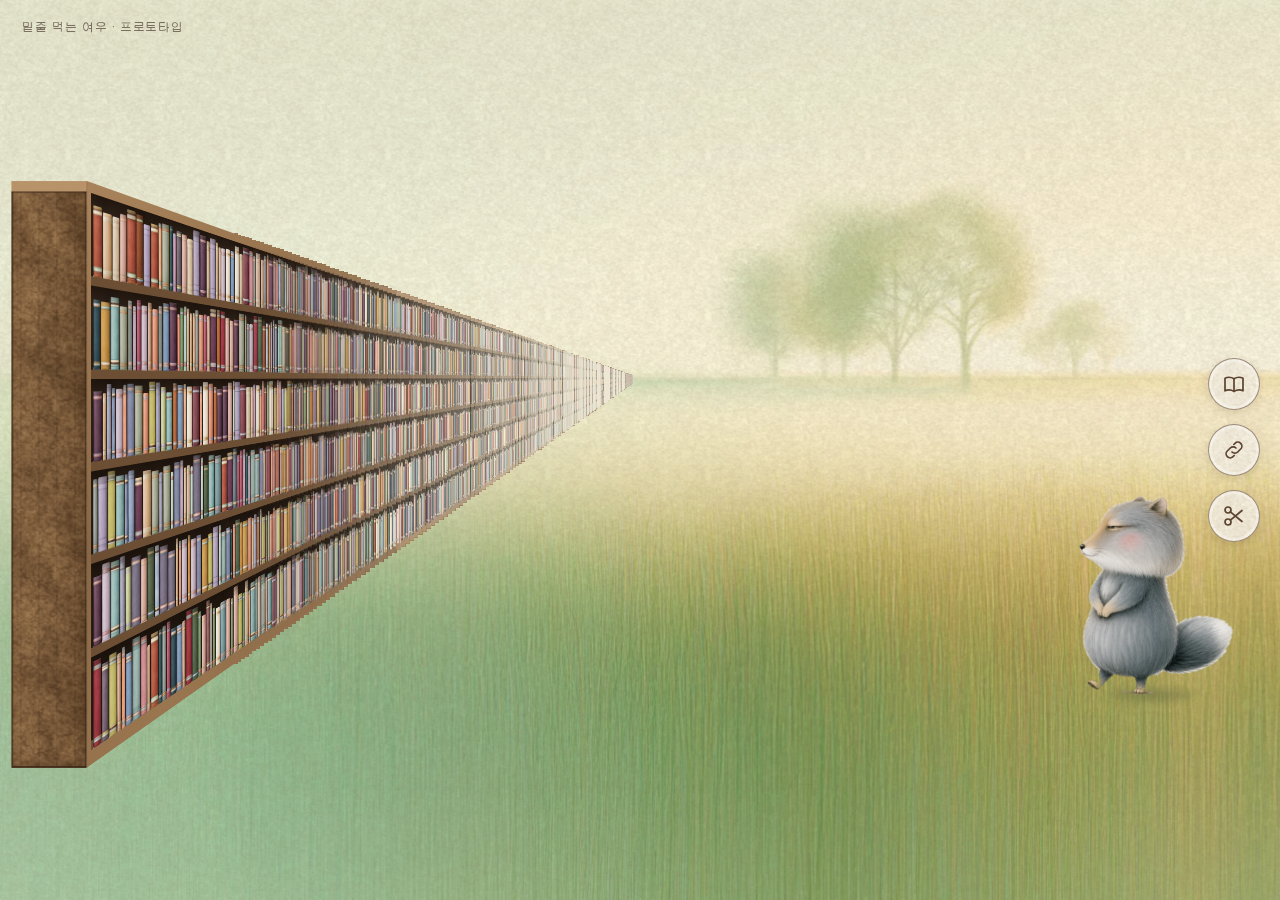
==== commit 148d1494: "언덕에는 꽃만: 먹은 책 더미를 숨기고, 깨어나면 꽃만 핌 Co-Authored-By: Claude Opus 5.5 <noreply@anthropic.com> Claude-Sess" ====
--- a/index.html
+++ b/index.html
@@ -61,7 +61,7 @@
     <p>풀밭에 핀 꽃 <b class="ask-n"></b>송이 중</p>
     <label class="ask-pick"><select id="snipCount" aria-label="자를 꽃 송이 수"></select> 송이를 잘라</label>
     <p>여우가 꽃다발로 만들어 줄까요?</p>
-    <small>먼저 핀 꽃부터 잘라요. 자른 꽃의 책은 먹은 책 더미에서도 빠지고, 먹은 책 기록은 남아요.</small>
+    <small>먼저 핀 꽃부터 잘라요. 먹은 책 기록은 모음 페이지에 그대로 남아요.</small>
     <div class="ask-btns"><button type="button" class="ask-yes">잘라 주세요</button><button type="button" class="ask-no">그만둘래요</button></div>
   </div>
 </nav>
